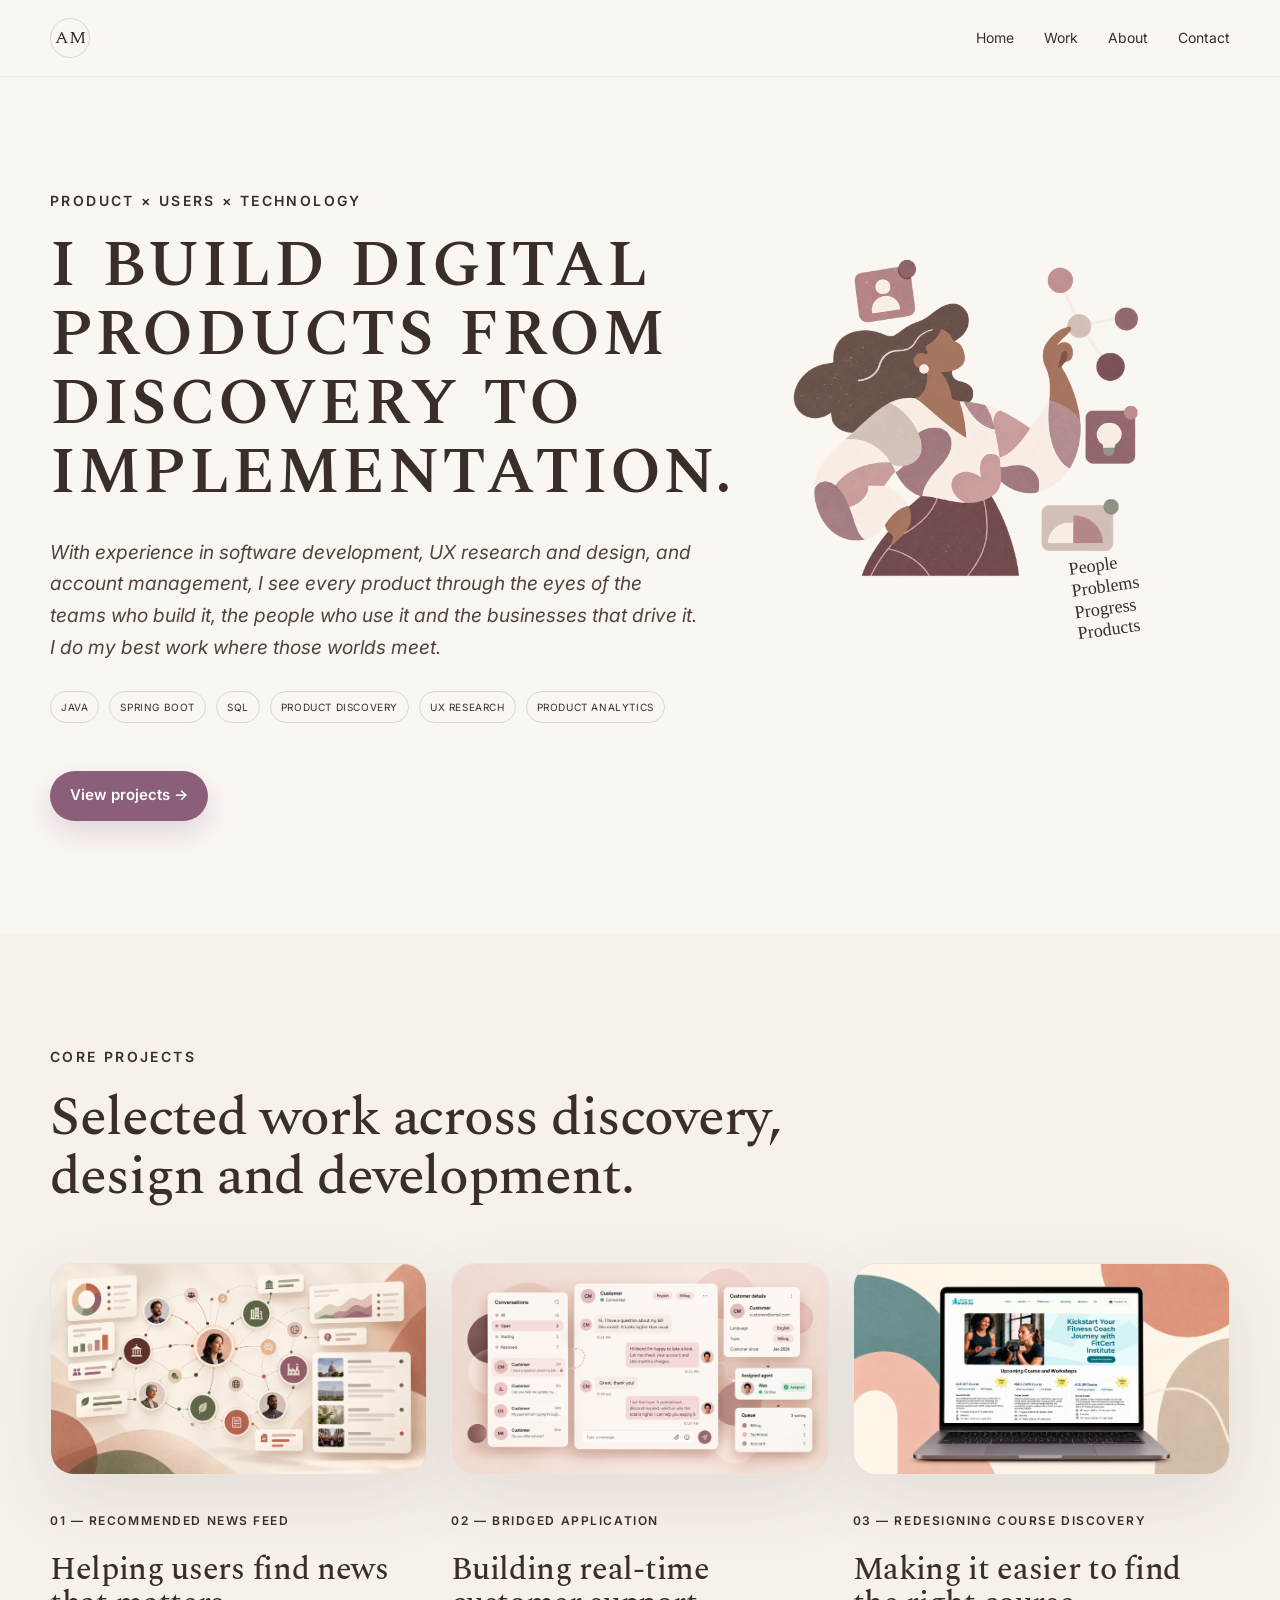
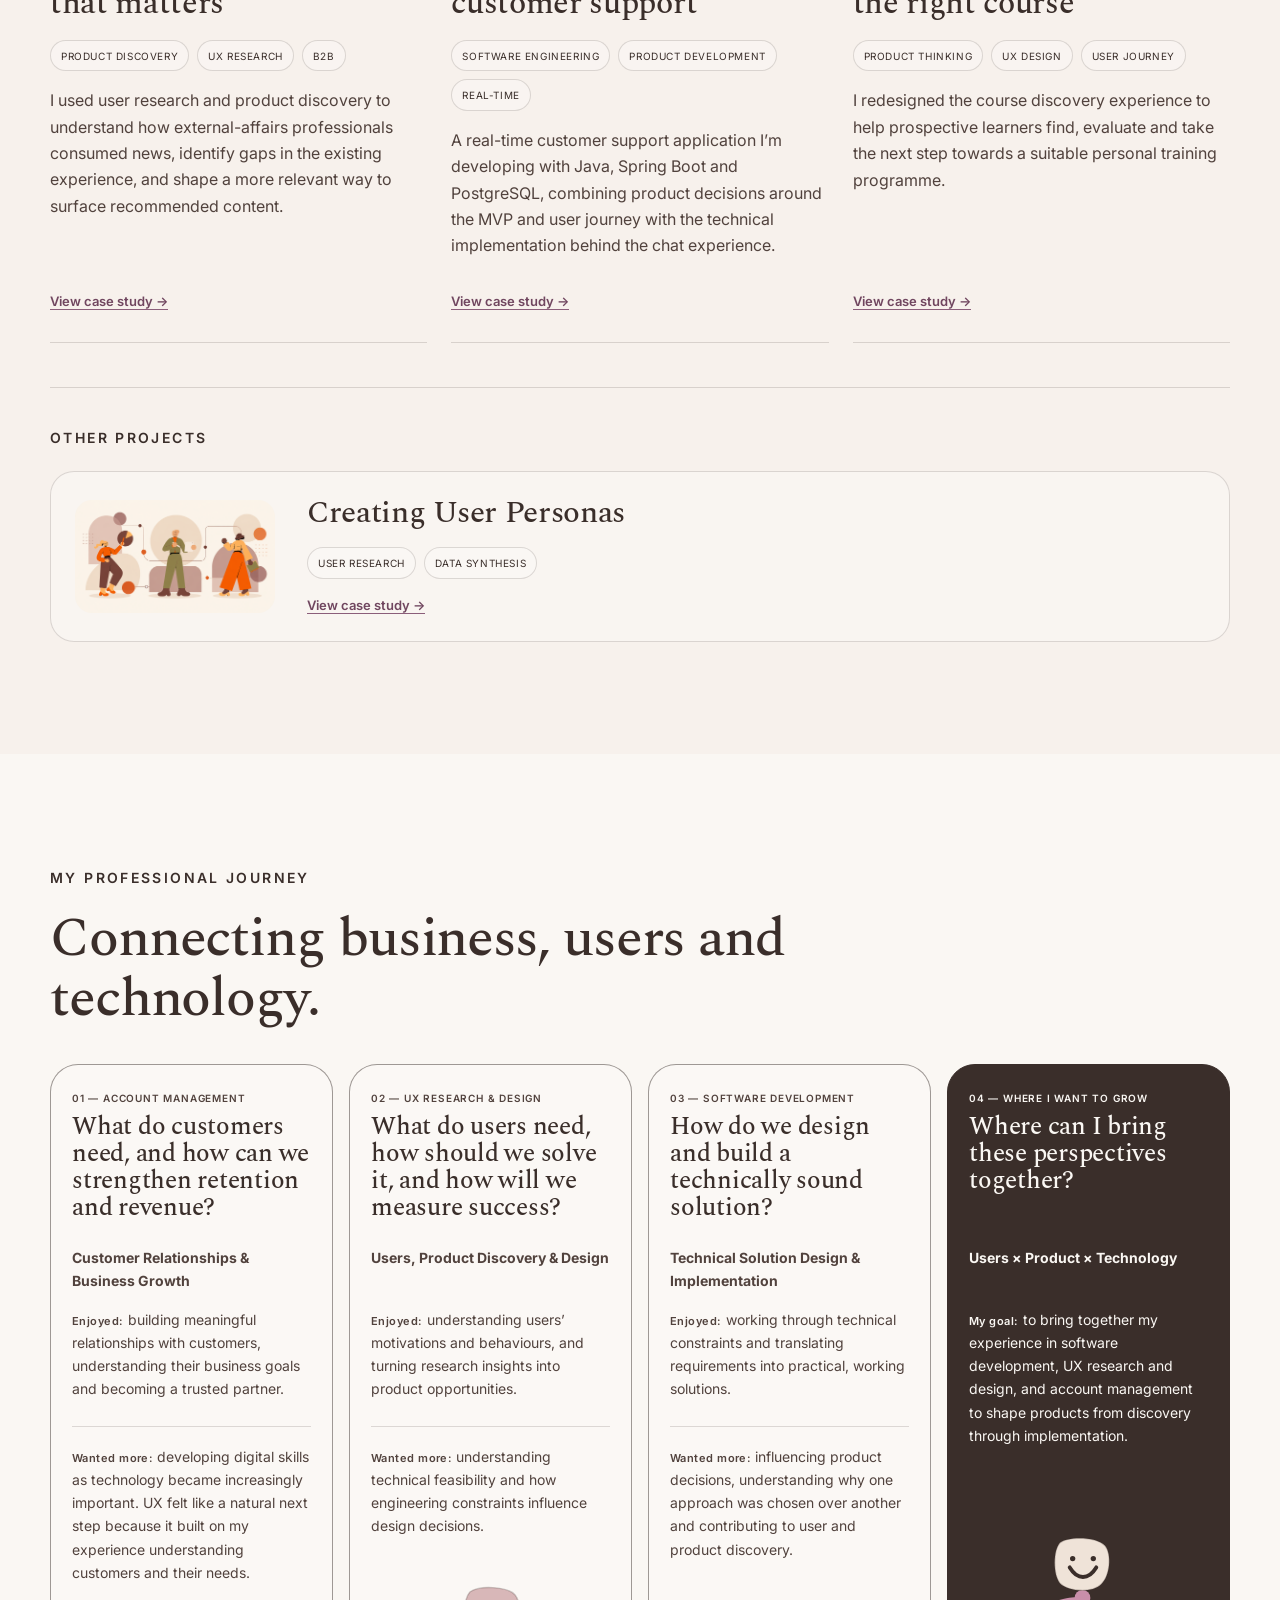
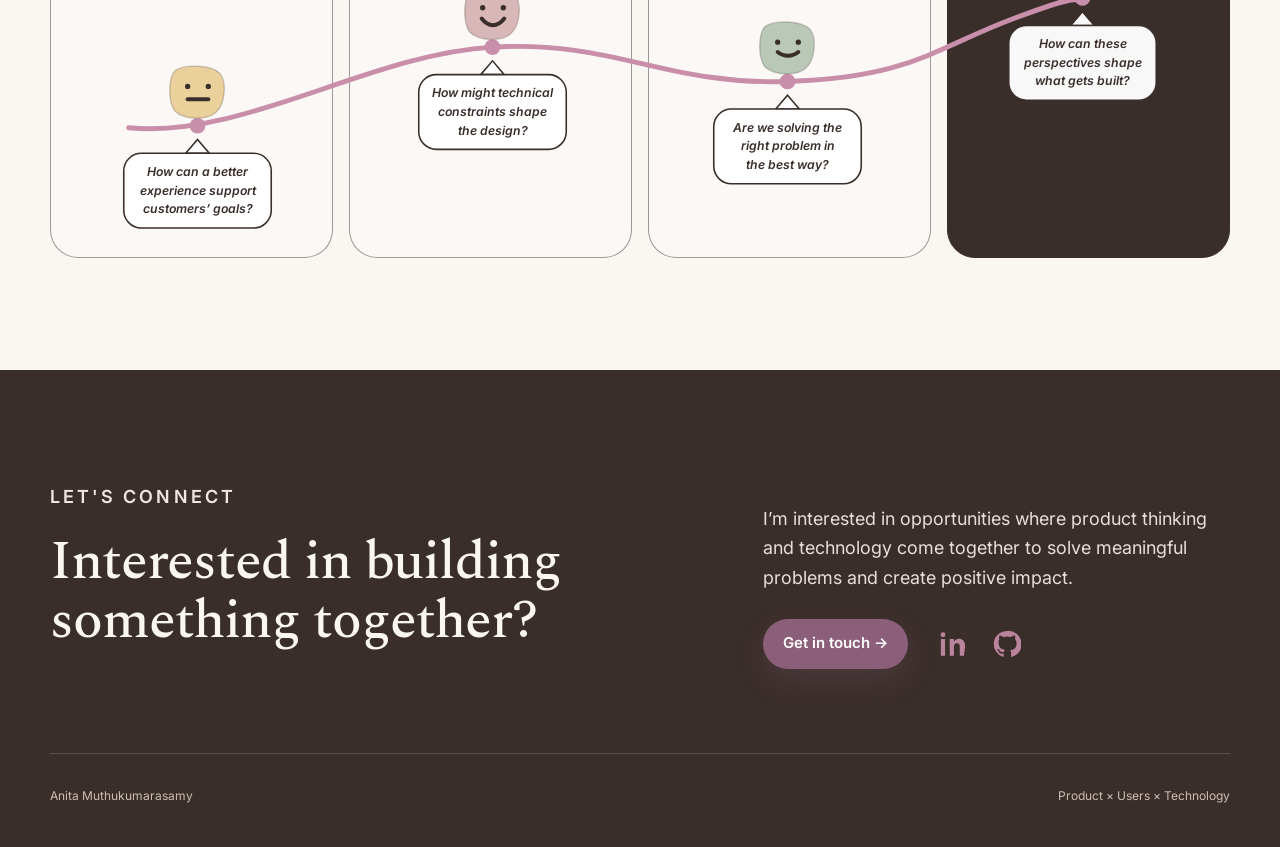
==== index.html @ f7493d00 "Publish portfolio website" ====
<!doctype html>
<html lang="en">
<head>
  <meta charset="utf-8" />
  <meta name="viewport" content="width=device-width, initial-scale=1" />
  <meta name="description" content="Anita Muthukumarasamy — Software Developer with a background in UX research, design and product discovery." />
  <title>Anita Muthukumarasamy — Product × Users × Technology</title>
  <link rel="preconnect" href="https://fonts.googleapis.com" />
  <link rel="preconnect" href="https://fonts.gstatic.com" crossorigin />
  <link href="https://fonts.googleapis.com/css2?family=Inter:wght@300;400;500;600;700&amp;family=Spectral:ital,wght@0,400;0,500;0,600;1,500;1,600&amp;display=swap" rel="stylesheet" />
  <link rel="stylesheet" href="styles.css?v=75" />
</head>
<body>
  <a class="skip-link" href="#main">Skip to content</a>

  <header class="site-header">
    <div class="shell nav-wrap">
      <a class="brand" href="#top" aria-label="Back to top">AM</a>
      <button class="nav-toggle" aria-expanded="false" aria-controls="site-nav">Menu</button>
      <nav id="site-nav" class="site-nav" aria-label="Primary navigation">
        <a href="#top">Home</a>
        <a href="#work">Work</a>
        <a href="#journey">About</a>
        <a href="#contact">Contact</a>
      </nav>
    </div>
  </header>

  <main id="main">
    <section id="top" class="hero shell section-pad">
      <div class="hero-copy">
        <p class="eyebrow">PRODUCT × USERS × TECHNOLOGY</p>
        <h1>I build digital products from discovery to implementation.</h1>
        <p class="hero-body">With experience in software development, UX research and design, and account management, I see every product through the eyes of the teams who build it, the people who use it and the businesses that drive it. I do my best work where those worlds meet.</p>

        <div class="tag-row" aria-label="Capabilities">
          <span>Java</span><span>Spring Boot</span><span>SQL</span><span>Product Discovery</span><span>UX Research</span><span>Product Analytics</span>
        </div>

        <div class="cta-row">
          <a class="btn btn-primary" href="#work">View projects →</a>
        </div>
      </div>

      <div class="hero-art" aria-hidden="true">
        <div class="hero-visual-group">
          <img class="hero-illustration" src="assets/home-hero-illustration-muted.png" alt="" />
          <div class="motif">
            <span>People</span>
            <span>Problems</span>
            <span>Progress</span>
            <span>Products</span>
          </div>
        </div>
      </div>
    </section>

    <section id="work" class="work-section section-pad">
      <div class="shell">
        <div class="section-heading">
          <p class="eyebrow">CORE PROJECTS</p>
          <h2>Selected work across discovery, design and development.</h2>
        </div>

        <div class="projects-grid">
          <article class="project project-featured">
          <div class="project-copy">
            <p class="project-number">01 — RECOMMENDED NEWS FEED</p>
            <h3>Helping users find news that matters</h3>
            <div class="tag-row compact"><span>PRODUCT DISCOVERY</span><span>UX RESEARCH</span><span>B2B</span></div>
            <p>I used user research and product discovery to understand how external-affairs professionals consumed news, identify gaps in the existing experience, and shape a more relevant way to surface recommended content.</p>
            <a class="project-link" href="case-studies/recommended-news-feed.html">View case study →</a>
          </div>
          <a class="project-visual-link" href="case-studies/recommended-news-feed.html" aria-label="View Recommended News Feed case study">
            <div class="project-visual project-image">
              <img src="assets/case-studies/recommended-news-feed/stakeholder-intelligence-card-v2.png" alt="Editorial composition showing a stakeholder network, insights and recommended news" />
            </div>
          </a>
          </article>

          <article class="project">
          <div class="project-copy">
            <p class="project-number">02 — BRIDGED APPLICATION</p>
            <h3>Building real-time customer support</h3>
            <div class="tag-row compact"><span>SOFTWARE ENGINEERING</span><span>PRODUCT DEVELOPMENT</span><span>REAL-TIME</span></div>
            <p>A real-time customer support application I’m developing with Java, Spring Boot and PostgreSQL, combining product decisions around the MVP and user journey with the technical implementation behind the chat experience.</p>
            <a class="project-link" href="case-studies/bridged.html">View case study →</a>
          </div>
          <a class="project-visual-link" href="case-studies/bridged.html" aria-label="View Bridged Application case study">
            <div class="project-visual project-image">
              <img src="assets/case-studies/bridged/chat-support-card-v2.png" alt="Editorial composition showing customer conversations, agent assignment and queue status" />
            </div>
          </a>
          </article>

          <article class="project">
          <div class="project-copy">
            <p class="project-number">03 — REDESIGNING COURSE DISCOVERY</p>
            <h3>Making it easier to find the right course</h3>
            <div class="tag-row compact"><span>PRODUCT THINKING</span><span>UX DESIGN</span><span>USER JOURNEY</span></div>
            <p>I redesigned the course discovery experience to help prospective learners find, evaluate and take the next step towards a suitable personal training programme.</p>
            <a class="project-link" href="case-studies/fitness-course-discovery.html">View case study →</a>
          </div>
          <a class="project-visual-link" href="case-studies/fitness-course-discovery.html" aria-label="View Redesigning Course Discovery case study">
            <div class="project-visual project-image">
              <img src="assets/case-studies/fitness-course-discovery/fitness-course-card-clean-v6.png" alt="FitCert course-discovery website displayed on a laptop against muted geometric shapes" />
            </div>
          </a>
          </article>
        </div>

        <div class="other-projects-heading">
          <p class="eyebrow">OTHER PROJECTS</p>
        </div>

        <a class="other-work" href="case-studies/user-personas.html" aria-label="View Creating User Personas case study">
          <div class="other-thumb other-thumb-image">
            <img src="assets/case-studies/user-personas/personas-card-v2.png" alt="Three user personas connected by abstract geometric shapes" />
          </div>
          <div class="other-copy">
            <h3>Creating User Personas</h3>
            <div class="tag-row compact"><span>USER RESEARCH</span><span>DATA SYNTHESIS</span></div>
            <span class="project-link persona-project-link">View case study →</span>
          </div>
        </a>
      </div>
    </section>

    <section id="journey" class="journey-section section-pad">
      <div class="shell">
        <div class="section-heading journey-heading">
          <p class="eyebrow">MY PROFESSIONAL JOURNEY</p>
          <h2>Connecting business, users and technology.</h2>
        </div>

        <div class="journey-map">
          <div class="journey-column-backdrops" aria-hidden="true">
            <span></span><span></span><span></span><span></span>
          </div>
          <svg class="emotion-curve" viewBox="0 0 1200 330" role="img" aria-label="Professional journey rising from account management through software development and UX research to a high point where the perspectives come together">
            <path d="M80,197 C195,209 325,122 450,115 S625,154 750,150 S900,116 980,86 S1035,72 1050,65" fill="none" stroke="currentColor" stroke-width="5" stroke-linecap="round"/>
            <circle cx="150" cy="195" r="8" fill="currentColor"/>
            <circle cx="450" cy="115" r="8" fill="currentColor"/>
            <circle cx="750" cy="150" r="8" fill="currentColor"/>
            <circle cx="1050" cy="65" r="8" fill="currentColor"/>

            <g class="curve-face curve-face-account" transform="translate(120 132)">
              <path d="M7 7C16 0 45 1 53 10c7 9 5 31-4 39-9 9-33 8-42-1C0 39 0 15 7 7Z"/>
              <circle cx="20" cy="23" r="2.7"/><circle cx="41" cy="23" r="2.7"/>
              <path class="face-mouth" d="M20 36h21"/>
            </g>
            <g class="curve-face curve-face-ux" transform="translate(420 52)">
              <path d="M7 7C16 0 45 1 53 10c7 9 5 31-4 39-9 9-33 8-42-1C0 39 0 15 7 7Z"/>
              <circle cx="20" cy="23" r="2.7"/><circle cx="41" cy="23" r="2.7"/>
              <path class="face-mouth" d="M19 34c7 9 16 9 23 0"/>
            </g>
            <g class="curve-face curve-face-software" transform="translate(720 87)">
              <path d="M7 7C16 0 45 1 53 10c7 9 5 31-4 39-9 9-33 8-42-1C0 39 0 15 7 7Z"/>
              <circle cx="20" cy="23" r="2.7"/><circle cx="41" cy="23" r="2.7"/>
              <path class="face-mouth" d="M20 33c6 5 15 5 21 0"/>
            </g>
            <g class="curve-face curve-face-final" transform="translate(1020 2)">
              <path d="M7 7C16 0 45 1 53 10c7 9 5 31-4 39-9 9-33 8-42-1C0 39 0 15 7 7Z"/>
              <circle cx="20" cy="23" r="2.7"/><circle cx="41" cy="23" r="2.7"/>
              <path class="face-mouth" d="M17 32c8 13 19 13 27 0"/>
            </g>

            <g class="curve-dialogue"><path d="M138 223l12-14 12 14Z"/><rect x="75" y="223" width="150" height="76" rx="18"/><text x="150" y="246" text-anchor="middle"><tspan x="150">How can a better</tspan><tspan x="150" dy="19">experience support</tspan><tspan x="150" dy="19">customers’ goals?</tspan></text></g>
            <g class="curve-dialogue"><path d="M438 143l12-14 12 14Z"/><rect x="375" y="143" width="150" height="76" rx="18"/><text x="450" y="166" text-anchor="middle"><tspan x="450">How might technical</tspan><tspan x="450" dy="19">constraints shape</tspan><tspan x="450" dy="19">the design?</tspan></text></g>
            <g class="curve-dialogue"><path d="M738 178l12-14 12 14Z"/><rect x="675" y="178" width="150" height="76" rx="18"/><text x="750" y="201" text-anchor="middle"><tspan x="750">Are we solving the</tspan><tspan x="750" dy="19">right problem in</tspan><tspan x="750" dy="19">the best way?</tspan></text></g>
            <g class="curve-dialogue"><path d="M1038 93l12-14 12 14Z"/><rect x="975" y="93" width="150" height="76" rx="18"/><text x="1050" y="116" text-anchor="middle"><tspan x="1050">How can these</tspan><tspan x="1050" dy="19">perspectives shape</tspan><tspan x="1050" dy="19">what gets built?</tspan></text></g>

          </svg>

          <div class="journey-grid">
            <article class="journey-card">
              <p class="stage-label">01 — ACCOUNT MANAGEMENT</p>
              <h3>What do customers need, and how can we strengthen retention and revenue?</h3>
              <p class="journey-perspective"><strong>Customer Relationships &amp; Business Growth</strong></p>
              <p class="journey-summary"><span class="journey-key">Enjoyed:</span> building meaningful relationships with customers, understanding their business goals and becoming a trusted partner.</p>
              <p class="wanted"><span>Wanted more:</span> developing digital skills as technology became increasingly important. UX felt like a natural next step because it built on my experience understanding customers and their needs.</p>
            </article>

            <article class="journey-card">
              <p class="stage-label">02 — UX RESEARCH &amp; DESIGN</p>
              <h3>What do users need, how should we solve it, and how will we measure success?</h3>
              <p class="journey-perspective"><strong>Users, Product Discovery &amp; Design</strong></p>
              <p class="journey-summary"><span class="journey-key">Enjoyed:</span> understanding users’ motivations and behaviours, and turning research insights into product opportunities.</p>
              <p class="wanted"><span>Wanted more:</span> understanding technical feasibility and how engineering constraints influence design decisions.</p>
            </article>

            <article class="journey-card">
              <p class="stage-label">03 — SOFTWARE DEVELOPMENT</p>
              <h3>How do we design and build a technically sound solution?</h3>
              <p class="journey-perspective"><strong>Technical Solution Design &amp; Implementation</strong></p>
              <p class="journey-summary"><span class="journey-key">Enjoyed:</span> working through technical constraints and translating requirements into practical, working solutions.</p>
              <p class="wanted"><span>Wanted more:</span> influencing product decisions, understanding why one approach was chosen over another and contributing to user and product discovery.</p>
            </article>

            <article class="journey-card journey-card-final">
              <p class="stage-label">04 — WHERE I WANT TO GROW</p>
              <h3>Where can I bring these perspectives together?</h3>
              <p class="journey-perspective"><strong>Users × Product × Technology</strong></p>
              <p class="journey-goal"><span class="journey-key">My goal:</span> to bring together my experience in software development, UX research and design, and account management to shape products from discovery through implementation.</p>
            </article>
          </div>
        </div>
      </div>
    </section>

    <section id="contact" class="contact-section section-pad">
      <div class="shell contact-inner">
        <div>
          <p class="eyebrow light">LET'S CONNECT</p>
          <h2>Interested in building something together?</h2>
        </div>
        <div class="contact-details">
          <p>I’m interested in opportunities where product thinking and technology come together to solve meaningful problems and create positive impact.</p>
          <div class="contact-profile-links">
              <a class="btn btn-primary contact-cta" href="mailto:anita.muthukumarasamy@gmail.com">Get in touch →</a>
              <a class="contact-icon-link" href="https://www.linkedin.com/in/anita-muthukumarasamy/" target="_blank" rel="noopener noreferrer" aria-label="LinkedIn" title="LinkedIn">
                <svg viewBox="0 0 24 24" aria-hidden="true"><path d="M5.2 7.8H1.6V22h3.6V7.8ZM3.4 2A2.1 2.1 0 1 0 3.4 6.2 2.1 2.1 0 0 0 3.4 2ZM22.4 13.9c0-4.3-2.3-6.4-5.4-6.4a4.7 4.7 0 0 0-4.2 2.3v-2H9.2V22h3.6v-7c0-1.8.4-3.6 2.7-3.6 2.3 0 2.3 2.1 2.3 3.7V22h3.6l1-8.1Z"/></svg>
              </a>
              <a class="contact-icon-link" href="https://github.com/thisisanita" target="_blank" rel="noopener noreferrer" aria-label="GitHub" title="GitHub">
                <svg viewBox="0 0 24 24" aria-hidden="true"><path d="M12 .8A11.4 11.4 0 0 0 8.4 23c.6.1.8-.3.8-.6v-2.2c-3.4.7-4.1-1.4-4.1-1.4-.6-1.4-1.4-1.8-1.4-1.8-1.1-.8.1-.8.1-.8 1.3.1 2 1.3 2 1.3 1.1 2 3 1.4 3.7 1.1.1-.8.4-1.4.8-1.7-2.7-.3-5.5-1.3-5.5-6A4.7 4.7 0 0 1 5.4 8c-.1-.3-.5-1.6.1-3.3 0 0 1-.3 3.5 1.3a12 12 0 0 1 6.3 0c2.4-1.6 3.5-1.3 3.5-1.3.6 1.7.2 3 .1 3.3a4.7 4.7 0 0 1 1.3 3.3c0 4.7-2.8 5.7-5.5 6 .4.4.8 1.1.8 2.2v3c0 .3.2.7.8.6A11.4 11.4 0 0 0 12 .8Z"/></svg>
              </a>
          </div>
        </div>
      </div>
      <div class="shell footer-line">
        <span>Anita Muthukumarasamy</span>
        <span>Product × Users × Technology</span>
      </div>
    </section>
  </main>

  <script src="script.js"></script>
</body>
</html>
---- styles.css ----
:root {
  --cream: #faf7f3;
  --paper: #f4eee8;
  --taupe: #d9cdc4;
  --taupe-dark: #bbaaa0;
  --espresso: #3a2e2a;
  --espresso-2: #51423d;
  --mauve: #8b5e7a;
  --mauve-dark: #70465f;
  --blush: #f3e4e8;
  --white: #fffdfb;
  --line: rgba(58, 46, 42, .16);
  --shadow: 0 24px 70px rgba(58, 46, 42, .10);
  --radius-xl: 34px;
  --radius-lg: 24px;
  --radius-md: 16px;
  --shell: min(1180px, calc(100vw - 48px));
  --title-font: "Spectral", Georgia, "Times New Roman", serif;
  --body-font: "Inter", Helvetica, Arial, sans-serif;
  --ui-font: "Inter", Helvetica, Arial, sans-serif;
}

* { box-sizing: border-box; }
html { scroll-behavior: smooth; }
body {
  margin: 0;
  background: var(--cream);
  color: var(--espresso);
  font-family: var(--body-font);
  line-height: 1.65;
  -webkit-font-smoothing: antialiased;
}
a { color: inherit; text-decoration: none; }
button, a { -webkit-tap-highlight-color: transparent; }

.skip-link {
  position: fixed; left: 16px; top: -60px; z-index: 1000;
  background: var(--espresso); color: var(--cream); padding: 10px 14px; border-radius: 8px;
}
.skip-link:focus { top: 16px; }

.shell { width: var(--shell); margin: 0 auto; }
.section-pad { padding: 112px 0; }

.site-header {
  position: sticky; top: 0; z-index: 100;
  background: color-mix(in srgb, var(--cream) 90%, transparent);
  backdrop-filter: blur(14px);
  border-bottom: 1px solid rgba(58, 46, 42, .08);
}
.nav-wrap { min-height: 76px; display: flex; align-items: center; justify-content: space-between; }
.brand {
  width: 40px; height: 40px; display: grid; place-items: center;
  border: 1px solid var(--line); border-radius: 50%;
  font-family: var(--title-font); font-size: 18px;
}
.site-nav { display: flex; gap: 30px; align-items: center; font-family: var(--ui-font); font-size: 14px; }
.site-nav a { position: relative; }
.site-nav a::after {
  content: ""; position: absolute; left: 0; right: 100%; bottom: -5px; height: 1px; background: var(--mauve); transition: right .2s ease;
}
.site-nav a:hover::after, .site-nav a:focus-visible::after { right: 0; }
.nav-toggle { display: none; border: 0; background: transparent; font: inherit; color: inherit; }

.hero {
  min-height: calc(100vh - 76px);
  display: grid; grid-template-columns: 1.18fr .82fr; gap: 48px; align-items: center;
}
.hero-copy { max-width: 680px; }
.eyebrow {
  margin: 0 0 20px; font-family: var(--ui-font); font-size: 14px; letter-spacing: .17em; font-weight: 600;
}
h1, h2, h3 { font-family: var(--title-font); font-weight: 500; line-height: 1.08; margin-top: 0; }
h1 { font-size: clamp(52px, 5.3vw, 64px); margin-bottom: 28px; letter-spacing: .035em; word-spacing: .08em; font-style: normal; font-weight: 600; text-transform: uppercase; }
h2 { font-size: clamp(40px, 4.3vw, 56px); letter-spacing: -.02em; }
h3 { font-size: clamp(28px, 3vw, 38px); letter-spacing: -.01em; }
.hero-body { font-size: clamp(18px, 1.5vw, 20px); max-width: 650px; color: var(--espresso-2); margin: 0 0 28px; font-style: italic; }
.tag-row { display: flex; flex-wrap: wrap; gap: 10px; margin: 24px 0 0; }
.tag-row span {
  border: 1px solid var(--line); border-radius: 999px; padding: 8px 12px 7px;
  font-family: var(--ui-font); font-size: 11px; letter-spacing: .06em; background: rgba(255,255,255,.25);
}
.hero .tag-row { margin-top: 14px; flex-wrap: nowrap; }
.hero .tag-row span { padding: 7px 10px 6px; background: transparent; font-size: 10px; text-transform: uppercase; white-space: nowrap; }
.tag-row.compact { margin-top: 18px; gap: 8px; }
.tag-row.compact span { font-size: 10px; padding: 7px 10px 6px; }
.cta-row { display: flex; flex-wrap: wrap; gap: 14px; margin-top: 48px; }
.btn {
  display: inline-flex; align-items: center; justify-content: center; min-height: 50px; padding: 0 19px;
  border-radius: 999px; font-family: var(--ui-font); font-size: 15px; font-weight: 600; letter-spacing: 0; border: 1px solid transparent; transition: transform .18s ease, background .18s ease, border-color .18s ease;
}
.btn:hover { transform: translateY(-2px); }
.btn-primary { background: var(--mauve); color: var(--white); box-shadow: 0 12px 28px rgba(139,94,122,.22); }
.btn-primary:hover { background: var(--mauve-dark); }
.btn-secondary { border-color: rgba(58,46,42,.28); background: transparent; }
.btn-secondary:hover { border-color: var(--espresso); }

.hero-art { position: relative; width: 100%; min-height: 540px; display: grid; place-items: center; align-self: center; justify-self: center; }
.hero-visual-group { position: relative; width: min(100%, 530px); margin: auto; transform: translateY(-88px); }
.hero-illustration { display: block; width: 100%; max-height: 540px; object-fit: contain; }
.desk-card {
  position: absolute; inset: 48px 24px 62px 68px;
  border-radius: 46% 54% 48% 52% / 38% 40% 60% 62%;
  background: linear-gradient(145deg, #ded3cb, #c9bbb0);
  box-shadow: var(--shadow); overflow: hidden;
}
.desk-card::before {
  content: ""; position: absolute; inset: 44% 9% 8% 7%;
  background: #a68f7e; border-radius: 18px; transform: rotate(-4deg); opacity: .55;
}
.desk-screen {
  position: absolute; width: 49%; aspect-ratio: 4/3; left: 16%; top: 15%; padding: 16px;
  border-radius: 18px; background: var(--white); transform: rotate(-6deg); box-shadow: 0 18px 40px rgba(58,46,42,.14);
}
.screen-top { width: 44%; height: 8px; border-radius: 999px; background: var(--mauve); opacity: .65; margin-bottom: 18px; }
.screen-grid { display: grid; grid-template-columns: 1fr 1fr; gap: 10px; }
.screen-grid span { height: 58px; background: var(--paper); border-radius: 12px; border: 1px solid var(--line); }
.desk-cup { position: absolute; width: 74px; height: 74px; right: 18%; top: 25%; border-radius: 50%; background: var(--espresso); box-shadow: inset 0 0 0 16px #cfc0b6; transform: rotate(8deg); }
.desk-pencil { position: absolute; width: 9px; height: 140px; right: 20%; bottom: 16%; background: var(--mauve); border-radius: 9px; transform: rotate(26deg); }
.paper { position: absolute; background: var(--white); box-shadow: 0 16px 40px rgba(58,46,42,.08); }
.paper-a { width: 175px; height: 120px; left: 12px; bottom: 52px; transform: rotate(-13deg); border-radius: 18px; }
.paper-b { width: 124px; height: 154px; right: 8px; top: 48px; transform: rotate(12deg); border-radius: 16px; background: var(--blush); }
.motif {
  position: absolute; right: 2%; bottom: -26px; display: grid; gap: 2px;
  font-family: "Bradley Hand", "Segoe Print", cursive; font-size: 18px; line-height: 1.1; transform: rotate(-8deg);
}

.work-section { background: #f7f1ec; }
.section-heading { max-width: 760px; margin-bottom: 56px; }
.section-heading h2 { margin-bottom: 0; }
.projects-grid { display: grid; grid-template-columns: repeat(3, minmax(0, 1fr)); gap: 24px; }
.project {
  display: flex; flex-direction: column; gap: 24px;
  min-width: 0; padding: 0 0 32px; border-bottom: 1px solid var(--line);
}
.project:last-of-type { border-bottom: 1px solid var(--line); }
.project-copy { display: flex; flex-direction: column; flex: 1; }
.project-copy p { color: var(--espresso-2); max-width: 610px; }
.project-number { color: var(--espresso)!important; font-family: var(--ui-font); font-size: 12px; letter-spacing: .13em; font-weight: 600; }
.project-copy h3 { margin: 10px 0 0; font-size: clamp(28px, 2.5vw, 36px); }
.project-link { display: inline-block; align-self: flex-start; margin-top: auto; padding-top: 18px; border-bottom: 1px solid var(--mauve); color: var(--mauve-dark); font: 600 13px var(--ui-font); }
.project-visual { order: -1; width: 100%; min-height: 0; aspect-ratio: 4 / 3; overflow: hidden; border-radius: var(--radius-lg); background: var(--cream); border: 1px solid rgba(58,46,42,.09); box-shadow: var(--shadow); padding: 22px; }
.project-visual-link { order: -1; display: block; border-radius: var(--radius-lg); }
.project-visual-link .project-visual { order: initial; transition: transform .22s ease, box-shadow .22s ease; }
.project-visual-link:hover .project-visual,
.project-visual-link:focus-visible .project-visual { transform: translateY(-3px); box-shadow: 0 18px 42px rgba(58,46,42,.14); }
.project-visual.project-image { aspect-ratio: 16 / 9; padding: 0; }
.project-image img { display: block; width: 100%; height: 100%; object-fit: cover; object-position: center; }
.news-visual { display: grid; grid-template-columns: 1.2fr .8fr; gap: 18px; align-items: stretch; }
.news-stack { display: grid; gap: 18px; }
.news-panel { background: var(--white); border: 1px solid var(--line); border-radius: 18px; padding: 18px; }
.news-panel.wide { display: flex; flex-direction: column; justify-content: end; background: linear-gradient(160deg, var(--blush), var(--white)); }
.thumb { height: 96px; border-radius: 12px; background: linear-gradient(145deg, #cfc0b7, #e8ded8); margin-bottom: 15px; }
.line { height: 9px; background: var(--taupe); border-radius: 9px; margin-top: 10px; }
.line.lg { width: 88%; height: 13px; }
.line.med { width: 72%; }
.line.sm { width: 48%; }
.bridged-visual { display: flex; align-items: center; justify-content: center; gap: 12px; position: relative; background: #f3efec; }
.node { padding: 18px 20px; border-radius: 16px; border: 1px solid var(--line); background: var(--white); font-family: var(--ui-font); font-size: 13px; box-shadow: 0 10px 25px rgba(58,46,42,.07); }
.node.emphasis { background: var(--espresso); color: var(--cream); }
.connector { width: 48px; height: 1px; background: var(--taupe-dark); }
.ws-pill { position: absolute; top: 28px; right: 28px; padding: 8px 11px; border-radius: 999px; background: var(--mauve); color: var(--white); font: 11px var(--ui-font); letter-spacing: .05em; }
.course-visual { display: grid; grid-template-columns: .7fr 1fr 1fr; gap: 14px; align-items: stretch; background: #f2ebe5; }
.course-filter { border-radius: 17px; background: var(--white); border: 1px solid var(--line); }
.course-filter::before, .course-filter::after { content: ""; display: block; height: 10px; margin: 22px 16px; border-radius: 10px; background: var(--taupe); }
.course-filter::after { width: 62%; }
.course-card { padding: 14px; border-radius: 17px; background: var(--white); border: 1px solid var(--line); position: relative; }
.course-thumb { height: 140px; border-radius: 13px; background: linear-gradient(145deg, #cabcb2, #e7ddd6); margin-bottom: 12px; }
.course-thumb-alt { background: linear-gradient(145deg, #d8c3ba, #b9cbc7); }
.price-pill { width: 38%; height: 18px; border-radius: 999px; background: var(--blush); margin-top: 18px; }
.other-projects-heading { margin-top: 44px; padding-top: 38px; border-top: 1px solid var(--line); }
.other-projects-heading .eyebrow { margin: 0; }
.other-work {
  display: grid; grid-template-columns: 200px 1fr; gap: 32px; align-items: center; margin-top: 22px;
  padding: 24px; border-radius: var(--radius-lg); border: 1px solid var(--line); background: rgba(255,255,255,.28);
}
.other-thumb { min-height: 136px; padding: 18px; border-radius: 17px; background: var(--white); display: grid; grid-template-columns: 48px 1fr; gap: 14px; align-items: center; }
.persona-head { width: 48px; height: 48px; border-radius: 50%; background: var(--taupe); }
.persona-lines span { display: block; height: 8px; background: var(--taupe); border-radius: 8px; margin: 8px 0; }
.persona-lines span:nth-child(2) { width: 78%; }.persona-lines span:nth-child(3) { width: 58%; }
.other-thumb.other-thumb-image { display: block; min-height: 0; aspect-ratio: 16 / 9; padding: 0; overflow: hidden; }
.other-thumb-image img { display: block; width: 100%; height: 100%; object-fit: cover; object-position: center; }
.other-copy .eyebrow { margin-bottom: 8px; }.other-copy h3 { margin: 0; font-size: 31px; }
.persona-project-link { margin-top: 18px; padding-top: 0; }

.journey-section { background: var(--cream); }
.journey-heading { margin-bottom: 24px; }
.journey-map { position: relative; padding-top: 12px; display: flex; flex-direction: column; }
.journey-column-backdrops { position: absolute; inset: 12px 0 0; display: grid; grid-template-columns: repeat(4, 1fr); gap: 16px; z-index: 0; }
.journey-column-backdrops span { border: 1.5px solid rgba(58,46,42,.48); border-radius: 28px; background: rgba(255,255,255,.2); }
.journey-column-backdrops span:nth-child(4) { background: var(--espresso); border-color: var(--espresso); }
.emotion-curve { order: 2; position: relative; z-index: 2; width: 100%; height: auto; color: #c98eaa; opacity: 1; margin-top: -58px; }
.journey-grid { order: 1; display: grid; grid-template-columns: repeat(4, 1fr); gap: 16px; position: relative; z-index: 2; }
.journey-card {
  min-height: 420px; padding: 26px 22px 8px; border-radius: 22px 22px 0 0; background: transparent; border: 0;
  display: grid; grid-template-rows: 24px 132px 62px 118px auto; align-content: start;
}
.journey-card:nth-child(4) { color: var(--cream); }
.journey-card h3 { min-height: 0; font-size: 25px; margin: 0; }
.journey-card p { font-size: 14px; color: var(--espresso-2); }
.journey-card-final p, .journey-card-final h3 { color: var(--cream); }
.journey-card .stage-label { margin: 0; }
.journey-perspective { min-height: 0; margin: 0; }
.journey-summary { min-height: 0; margin: 0; }
.journey-goal { grid-row: 4 / 6; margin: 0; }
.curve-face > path:first-child { stroke: rgba(58,46,42,.24); stroke-width: 1.4; }
.curve-face circle { fill: var(--espresso); }
.curve-face .face-mouth { fill: none; stroke: var(--espresso); stroke-width: 4; stroke-linecap: round; }
.curve-face-account > path:first-child { fill: #ead09a; }
.curve-face-software > path:first-child { fill: #b9c8b7; }
.curve-face-ux > path:first-child { fill: #d8b7b8; }
.curve-face-final > path:first-child { fill: #efe3d8; }
.curve-dialogue rect, .curve-dialogue > path { fill: rgba(255,255,255,.97); stroke: var(--espresso); stroke-width: 1.6; }
.curve-dialogue text { fill: var(--espresso); font-family: var(--ui-font); font-size: 12.5px; font-style: italic; font-weight: 600; }
.journey-key { font-family: var(--ui-font); font-size: 11px; letter-spacing: .04em; font-weight: 600; }
.stage-label { font-family: var(--ui-font); letter-spacing: .08em; font-size: 10px!important; font-weight: 600; }
.wanted { margin: 0; padding-top: 18px; border-top: 1px solid var(--line); }
.wanted span { font-family: var(--ui-font); font-size: 11px; letter-spacing: .04em; font-weight: 600; }
.final-motif { margin-top: 34px; font-family: var(--ui-font); letter-spacing: .12em; font-size: 11px!important; }

.contact-section { background: var(--espresso); color: var(--cream); padding-bottom: 44px; }
.contact-inner { display: grid; grid-template-columns: minmax(0, 1.15fr) minmax(360px, .85fr); gap: 80px; align-items: end; }
.contact-inner h2 { max-width: 760px; margin-bottom: 18px; }
.contact-inner p { max-width: 680px; color: #e9dfd8; font-size: 18px; }
.contact-details p { margin-top: 0; }
.contact-details { align-self: end; }
.eyebrow.light { color: #efe7e1; }
.contact-profile-links { display: flex; align-items: center; gap: 24px; min-height: 50px; margin-top: 26px; }
.contact-cta { margin-right: 6px; }
.contact-icon-link { display: grid; width: 30px; height: 30px; place-items: center; opacity: .9; transition: opacity .18s ease, transform .18s ease; }
.contact-icon-link:hover { opacity: 1; transform: translateY(-2px); }
.contact-icon-link svg { width: 28px; height: 28px; fill: #c98eaa; }
.contact-link { font-family: var(--ui-font); font-size: 14px; border-bottom: 1px solid rgba(250,247,243,.35); padding-bottom: 3px; }
.footer-line { display: flex; justify-content: space-between; gap: 30px; padding-top: 34px; margin-top: 84px; border-top: 1px solid rgba(250,247,243,.16); color: #cdbfb6; font: 12px var(--ui-font); }

@media (max-width: 980px) {
  :root { --shell: min(100% - 34px, 900px); }
  .section-pad { padding: 84px 0; }
  .hero { grid-template-columns: 1fr; gap: 26px; min-height: auto; }
  .hero-art { min-height: 480px; max-width: 720px; width: 100%; margin: 0 auto; }
  .hero-visual-group { transform: none; }
  .projects-grid { grid-template-columns: 1fr 1fr; }
  .project { gap: 22px; }
  .project-visual { min-height: 0; }
  .journey-grid { grid-template-columns: 1fr 1fr; gap: 18px; }
  .journey-card:nth-child(2), .journey-card:nth-child(4) { transform: none; }
  .journey-column-backdrops { display: none; }
  .journey-card { min-height: 0; padding: 26px 22px; border: 1px solid var(--line); border-radius: 22px; background: rgba(255,255,255,.68); grid-template-rows: auto; gap: 14px; }
  .journey-card:nth-child(4) { margin: 0; padding: 26px 22px; }
  .journey-card h3, .journey-perspective, .journey-summary, .journey-goal { min-height: 0; margin: 0; grid-row: auto; }
  .wanted { margin: 0; }
  .emotion-curve { display: none; }
  .contact-inner { grid-template-columns: 1fr; }
}

@media (max-width: 720px) {
  :root { --shell: min(100% - 26px, 660px); }
  .projects-grid { grid-template-columns: 1fr; }
  .section-pad { padding: 68px 0; }
  .site-header { position: sticky; }
  .nav-toggle { display: block; }
  .site-nav {
    position: absolute; top: 76px; left: 13px; right: 13px; display: none; flex-direction: column; align-items: stretch; gap: 0;
    padding: 12px; border: 1px solid var(--line); border-radius: 18px; background: var(--cream); box-shadow: var(--shadow);
  }
  .site-nav.open { display: flex; }
  .site-nav a { padding: 12px 10px; }
  .hero { padding-top: 72px; }
  h1 { font-size: clamp(42px, 12vw, 54px); }
  h2 { font-size: clamp(36px, 10vw, 48px); }
  .hero-body { font-size: 18px; }
  .hero .tag-row { flex-wrap: wrap; }
  .hero-art { min-height: 400px; }
  .hero-visual-group { width: min(100%, 400px); transform: none; }
  .hero-illustration { max-height: 400px; }
  .desk-card { inset: 34px 12px 54px 44px; }
  .paper-a { width: 130px; height: 92px; }
  .paper-b { width: 94px; height: 120px; }
  .motif { font-size: 16px; }
  .news-visual, .course-visual { grid-template-columns: 1fr; }
  .news-stack { grid-template-columns: 1fr 1fr; }
  .course-filter { min-height: 84px; }
  .project-visual { min-height: 0; padding: 20px; }
  .bridged-visual { flex-direction: column; }
  .connector { width: 1px; height: 26px; }
  .other-work { grid-template-columns: 1fr; }
  .journey-grid { grid-template-columns: 1fr; }
  .journey-card { min-height: auto; }
  .contact-inner { gap: 28px; }
  .footer-line { flex-direction: column; gap: 8px; }
}

@media (prefers-reduced-motion: reduce) {
  html { scroll-behavior: auto; }
  *, *::before, *::after { transition-duration: .01ms !important; animation-duration: .01ms !important; animation-iteration-count: 1 !important; }
}

/* Case study */
.case-study { background: var(--cream); }
.case-hero { padding-top: 78px; background: linear-gradient(180deg, #faf7f3 0%, #f5eee9 100%); }
.back-link { display: inline-block; margin-bottom: 64px; font: 500 13px var(--ui-font); color: var(--espresso-2); }
.case-hero .eyebrow { margin-bottom: 24px; }
.case-hero h1 { max-width: 1040px; margin-bottom: 30px; font-size: clamp(58px, 7vw, 92px); line-height: .98; text-transform: none; word-spacing: 0; letter-spacing: -.025em; }
.case-deck { max-width: 850px; margin: 0; color: var(--espresso-2); font-size: clamp(20px, 2vw, 27px); line-height: 1.5; }
.case-meta { display: grid; grid-template-columns: 1.15fr .5fr 1fr 1.35fr; gap: 24px; margin: 62px 0 48px; padding: 25px 0; border-top: 1px solid var(--line); border-bottom: 1px solid var(--line); }
.case-meta div { min-width: 0; }
.case-meta dt { margin-bottom: 7px; font: 600 10px var(--ui-font); letter-spacing: .12em; text-transform: uppercase; }
.case-meta dd { margin: 0; color: var(--espresso-2); font-size: 14px; line-height: 1.5; }
.case-hero-visual { min-height: 520px; display: grid; grid-template-columns: 210px 1fr; gap: 18px; padding: 28px; overflow: hidden; border: 1px solid var(--line); border-radius: 32px; background: #e8ded7; box-shadow: var(--shadow); }
.case-hero-image { margin: 0; overflow: hidden; border: 1px solid var(--line); border-radius: 32px; background: #e8ded7; box-shadow: var(--shadow); }.case-hero-image img { display: block; width: 100%; height: auto; }
.persona-hero-image { background: #f7f1ec; }.persona-hero-image img { object-fit: contain; }
.feed-sidebar, .feed-main { padding: 25px; border-radius: 20px; background: var(--white); }
.feed-sidebar { display: grid; align-content: start; gap: 16px; }
.feed-sidebar span { height: 16px; border-radius: 9px; background: var(--taupe); }
.feed-sidebar span:nth-child(2) { width: 72%; }.feed-sidebar span:nth-child(3) { width: 84%; }.feed-sidebar span:nth-child(4) { width: 58%; }
.feed-search { width: 72%; height: 32px; margin-bottom: 30px; border-radius: 99px; background: var(--paper); border: 1px solid var(--line); }
.feed-feature { height: 220px; display: flex; flex-direction: column; justify-content: end; padding: 28px; border-radius: 18px; background: linear-gradient(145deg, #e7d8dc, #f7f1ec); }
.feed-feature span { width: 55%; height: 12px; margin-top: 10px; border-radius: 9px; background: var(--taupe-dark); }.feed-feature span:nth-child(2) { width: 42%; }.feed-feature span:nth-child(3) { width: 30%; }
.feed-items { display: grid; grid-template-columns: repeat(3, 1fr); gap: 16px; margin-top: 18px; }.feed-items i { height: 120px; border: 1px solid var(--line); border-radius: 16px; background: var(--paper); }
.case-section { padding: 112px 0; border-top: 1px solid rgba(58,46,42,.08); }
.case-tinted { background: #f6f0eb; }
.case-dark { background: var(--espresso); color: var(--cream); }
.case-dark p, .case-dark .case-copy p { color: #eadfd8; }
.case-dark .eyebrow,
.case-dark .stage-label,
.case-dark .backlog-columns article > span,
.case-dark .question-grid article > span,
.case-dark .limitation-grid > article > span,
.case-dark .model-flow b { color: #caa7bb; }
.case-prose-grid { display: grid; grid-template-columns: .85fr 1.15fr; gap: 90px; align-items: start; }
.case-prose-single { grid-template-columns: minmax(0, 800px); gap: 24px; }
.post-launch-findings { display: grid; gap: 12px; }.post-launch-findings article { padding: 24px 26px; border: 1px solid var(--line); border-radius: 18px; background: rgba(255,255,255,.45); }.post-launch-findings h3 { margin: 0 0 10px; font-size: 25px; }.post-launch-findings p { margin: 0; color: var(--espresso-2); }
.persona-objectives { grid-template-columns: repeat(3, 1fr); }.persona-objectives article { min-height: 150px; }.insight-grid { display: grid; grid-template-columns: repeat(2, 1fr); gap: 18px; margin-top: 68px; }.insight-grid article { padding: 30px; border: 1px solid var(--line); border-radius: 22px; background: rgba(255,255,255,.55); }.insight-grid article:last-child { grid-column: 1 / -1; }.insight-grid span { font: 600 11px var(--ui-font); letter-spacing: .1em; color: var(--mauve); }.insight-grid h3 { margin: 14px 0 18px; font-size: 29px; }.insight-grid ul { margin: 0; padding-left: 18px; color: var(--espresso-2); }.insight-grid li { margin: 9px 0; }.persona-showcase { display: grid; gap: 28px; margin-top: 50px; }.persona-showcase figure { margin: 0; padding: 14px; border: 1px solid var(--line); border-radius: 22px; background: white; box-shadow: 0 14px 38px rgba(58,46,42,.07); }.persona-showcase img { display: block; width: 100%; border-radius: 12px; }.persona-showcase figcaption { padding: 12px 5px 4px; color: var(--espresso-2); font: 500 13px var(--ui-font); }.persona-limitations article { background: rgba(255,255,255,.07); border-left-color: #caa7bb; }.persona-limitations p { color: #eadfd8; }
.case-prose-grid h2, .case-wide-heading { margin-bottom: 0; font-size: clamp(40px, 4.5vw, 58px); }
.case-copy { font-size: 18px; line-height: 1.72; }
.case-copy p:first-child { margin-top: 0; }.case-copy p { color: var(--espresso-2); }.case-copy ul { padding-left: 20px; }.case-copy li { margin: 9px 0; }
.case-wide-heading { max-width: 900px; }
.case-intro { max-width: 800px; margin: 28px 0 48px; color: var(--espresso-2); font-size: 19px; }
.discovery-intro { margin-top: -24px; font-weight: 600; }
.question-grid { display: grid; grid-template-columns: repeat(2, 1fr); gap: 16px; margin-top: 48px; }
.question-grid article { min-height: 190px; padding: 28px; border: 1px solid var(--line); border-radius: 20px; background: rgba(255,255,255,.45); }.question-grid span, .limitation-grid > article > span { font: 600 12px var(--ui-font); color: var(--mauve); }.question-grid p { max-width: 470px; font: 500 22px/1.45 var(--title-font); }
.comparison-grid, .persona-grid { display: grid; grid-template-columns: repeat(3, 1fr); gap: 18px; margin-top: 46px; }
.comparison-grid article, .persona-grid article { padding: 28px; border: 1px solid var(--line); border-radius: 22px; background: rgba(255,255,255,.55); }.comparison-grid h3, .persona-grid h3 { font-size: 27px; }.comparison-grid p, .comparison-grid li, .persona-grid p { color: var(--espresso-2); font-size: 14px; }.comparison-grid ul { padding-left: 18px; }
.platform-logo { display: block; width: 52px; height: 52px; margin-bottom: 22px; object-fit: contain; object-position: left center; }.platform-logo-wide { width: 68px; }
.case-figure { margin: 58px 0 0; }.case-figure img { display: block; width: 100%; height: auto; border: 1px solid var(--line); border-radius: 22px; background: var(--white); box-shadow: 0 18px 50px rgba(58,46,42,.08); }.case-figure figcaption { margin-top: 12px; color: var(--espresso-2); font-size: 13px; }.case-span { grid-column: 1 / -1; }
.case-personas .case-figure,
.case-personas .persona-showcase { width: min(100%, 880px); margin-left: auto; margin-right: auto; }
.case-bridged .case-figure,
.case-recommended .case-figure,
.case-recommended .prototype-gallery { width: min(100%, 780px); margin-left: auto; margin-right: auto; }
.case-recommended .ideation-figure { width: min(100%, 900px); }
.workshop-grid { display: grid; grid-template-columns: 1fr 1fr; gap: 18px; margin-top: 48px; }.workshop-grid article { padding: 32px; border-left: 3px solid var(--mauve); background: #f7f1ec; }.workshop-grid span { font: 600 11px var(--ui-font); letter-spacing: .1em; text-transform: uppercase; color: var(--mauve); }.workshop-grid h3 { margin: 14px 0; font-size: 30px; }.workshop-grid p { color: var(--espresso-2); }
.case-dark .persona-limitations article { background: rgba(255,255,255,.07); border-left-color: #caa7bb; }.case-dark .persona-limitations p { color: #eadfd8; }
.model-flow { display: flex; align-items: center; gap: 10px; margin-top: 55px; overflow-x: auto; padding-bottom: 8px; }.model-flow span { flex: 0 0 auto; padding: 14px 17px; border: 1px solid rgba(250,247,243,.22); border-radius: 99px; font: 500 12px var(--ui-font); }.model-flow b { color: #caa7bb; }
.test-block { margin-top: 70px; padding-top: 50px; border-top: 1px solid var(--line); }.test-heading { display: flex; gap: 22px; align-items: start; }.test-heading > span { display: grid; width: 48px; height: 48px; place-items: center; flex: 0 0 48px; border-radius: 50%; background: var(--mauve); color: white; font: 600 13px var(--ui-font); }.test-heading h3 { max-width: 740px; margin: 5px 0 24px; font-size: clamp(32px, 3.5vw, 46px); }.test-block > p { max-width: 800px; color: var(--espresso-2); font-size: 18px; }.finding-list { display: grid; grid-template-columns: repeat(2, 1fr); gap: 12px; margin-top: 34px; }.finding-list p { margin: 0; padding: 20px; border-radius: 16px; background: var(--paper); color: var(--espresso-2); }.finding-list strong { display: block; margin-bottom: 4px; color: var(--mauve-dark); }
.prototype-gallery { display: grid; grid-template-columns: repeat(2, minmax(0, 1fr)); gap: 18px; margin-top: 42px; }.prototype-gallery figure { margin: 0; padding: 12px; border: 1px solid var(--line); border-radius: 18px; background: rgba(255,255,255,.58); }.prototype-gallery figure:last-child { width: calc(50% - 9px); grid-column: 1 / -1; justify-self: center; }.prototype-gallery figure.preferred { border-color: var(--mauve); box-shadow: 0 14px 34px rgba(99,62,82,.12); }.prototype-gallery img { display: block; width: 100%; height: auto; border-radius: 10px; }.prototype-gallery figcaption { margin: 10px 4px 2px; color: var(--espresso-2); font: 600 11px var(--ui-font); letter-spacing: .08em; text-transform: uppercase; }.prototype-gallery .preferred figcaption { color: var(--mauve-dark); }
.compact-top { margin-top: 46px; }.limitation-grid { display: grid; grid-template-columns: repeat(3, 1fr); gap: 18px; margin-top: 64px; }.limitation-grid article { padding: 30px; border: 1px solid var(--line); border-radius: 22px; }.limitation-grid h3 { margin: 18px 0; font-size: 28px; }.limitation-grid p { color: var(--espresso-2); font-size: 14px; }
.case-next { padding: 80px 0; background: #f6f0eb; }.case-next a { display: flex; align-items: center; justify-content: space-between; gap: 30px; padding-top: 22px; border-top: 1px solid var(--line); font: 500 clamp(30px, 4vw, 48px) var(--title-font); }.case-next b { color: var(--mauve); }

/* Bridged case study */
.bridged-meta { grid-template-columns: .8fr .8fr 1.15fr 1.25fr; }
.bridged-chat-hero { margin-top: 48px; background: #eee5df; }.bridged-chat-hero img { aspect-ratio: 16 / 9; object-fit: cover; }
.bridged-system { display: flex; align-items: stretch; gap: 12px; margin-top: 48px; padding: 30px; border: 1px solid var(--line); border-radius: 28px; background: #eee5df; box-shadow: var(--shadow); }
.bridged-system > div, .architecture-flow > div, .assignment-flow > div { flex: 1; display: flex; min-width: 0; flex-direction: column; justify-content: center; padding: 24px; border: 1px solid var(--line); border-radius: 18px; background: var(--white); }
.bridged-system > i, .architecture-flow > i, .assignment-flow > i { align-self: center; flex: 0 0 auto; color: var(--mauve); font: 600 16px var(--ui-font); text-align: center; }
.bridged-system span, .architecture-flow span, .decision-grid span, .backlog-columns span { margin-bottom: 12px; color: var(--mauve); font: 600 10px var(--ui-font); letter-spacing: .12em; }
.bridged-system b, .architecture-flow b, .assignment-flow b { font: 500 21px var(--title-font); }
.bridged-system small, .architecture-flow small, .assignment-flow small { margin-top: 8px; color: var(--espresso-2); font: 12px/1.5 var(--ui-font); }
.bridged-system .accent, .architecture-flow .accent { border-color: transparent; background: var(--espresso); color: var(--cream); }
.bridged-system .accent span, .bridged-system .accent small, .architecture-flow .accent span, .architecture-flow .accent small { color: #eadfd8; }
.decision-grid { display: grid; grid-template-columns: repeat(4, 1fr); gap: 16px; margin-top: 54px; }
.decision-grid article { padding: 28px; border: 1px solid var(--line); border-radius: 20px; background: rgba(255,255,255,.55); }
.decision-grid h3 { margin: 14px 0; font-size: 27px; }.decision-grid p { margin-bottom: 0; color: var(--espresso-2); font-size: 14px; }
.bridged-journey { display: grid; grid-template-columns: repeat(7, minmax(0, 1fr)); gap: 0; margin: 54px 0 0; padding: 0; list-style: none; }
.bridged-journey li { position: relative; min-width: 0; padding: 26px 20px; border-top: 2px solid var(--mauve); }
.bridged-journey li::before { content: ""; position: absolute; width: 12px; height: 12px; top: -7px; left: 20px; border-radius: 50%; background: var(--mauve); }
.bridged-journey span { display: block; margin: 8px 0 18px; color: var(--mauve); font: 600 11px var(--ui-font); letter-spacing: .1em; }
.bridged-journey h3 { min-height: 56px; margin: 0 0 10px; font-size: 22px; }.bridged-journey p { margin: 0; color: var(--espresso-2); font-size: 13px; }
.case-dark .bridged-decisions article { border-left-color: #caa7bb; background: rgba(255,255,255,.07); }.case-dark .bridged-decisions p { color: #eadfd8; }
.architecture-flow, .assignment-flow { display: flex; align-items: stretch; gap: 12px; margin-top: 52px; }
.architecture-flow > i { font-size: 10px; line-height: 1.5; letter-spacing: .08em; }
.assignment-flow > div { padding: 22px; background: rgba(255,255,255,.56); }.assignment-flow > i { font-size: 14px; }
.case-link-row { display: flex; align-items: center; flex-wrap: wrap; gap: 18px; margin-top: 34px; }
.case-cta { display: inline-flex; align-items: center; justify-content: center; min-height: 50px; padding: 0 19px; border: 1px solid transparent; border-radius: 999px; background: var(--mauve); color: var(--white); box-shadow: 0 12px 28px rgba(139,94,122,.22); font: 600 15px var(--ui-font); transition: transform .18s ease, background .18s ease, border-color .18s ease; }
.case-cta:hover { transform: translateY(-2px); background: var(--mauve-dark); }
.case-cta.secondary { border-color: var(--mauve); background: transparent; color: var(--mauve-dark); box-shadow: none; }
.case-cta.secondary:hover { border-color: var(--espresso); background: transparent; }
.backlog-figure img { background: #faf9f7; }.case-dark .backlog-figure figcaption { color: #d9cdc6; }
.backlog-columns { display: grid; grid-template-columns: 1fr 1fr; gap: 18px; margin-top: 42px; }
.backlog-columns article { padding: 32px; border: 1px solid rgba(250,247,243,.16); border-radius: 20px; background: rgba(255,255,255,.07); }
.backlog-columns h3 { margin: 12px 0 20px; font-size: 30px; }.backlog-columns ul { margin: 0; padding-left: 18px; color: #eadfd8; }.backlog-columns li { margin: 10px 0; }
.access-note { margin: 0; color: #d9cdc6!important; font-size: 12px; }
.bridged-challenges article:last-child { grid-column: auto; }

/* ASES course discovery case study */
.ases-meta { grid-template-columns: .8fr .9fr 1.15fr 1.5fr; }
.ases-hero-image { aspect-ratio: 16 / 9; height: auto; margin-top: 48px; background: #eee5df; }
.ases-hero-image > img { width: 100%; height: 100%; object-fit: cover; object-position: center; }
.case-disclaimer { max-width: 760px; margin: 20px 0 0; color: var(--espresso-2); font-size: 12px; line-height: 1.6; }
.inline-link { color: var(--mauve-dark); font-weight: 600; text-decoration: underline; text-underline-offset: 4px; }
.ases-challenges article { min-height: 250px; }
.case-dark .ases-journey p { color: #eadfd8; }
.ases-journey { grid-template-columns: repeat(6, minmax(0, 1fr)); }
.ases-decisions { grid-template-columns: repeat(2, 1fr); }
.ases-screen-gallery { display: grid; grid-template-columns: repeat(3, minmax(0, 1fr)); gap: 18px; margin-top: 52px; }
.ases-screen-gallery figure { min-width: 0; margin: 0; padding: 12px; border: 1px solid var(--line); border-radius: 22px; background: rgba(255,255,255,.65); box-shadow: 0 16px 40px rgba(58,46,42,.06); }
.ases-screen { height: 560px; overflow: hidden; border-radius: 13px; background: #f5f6f2; }
.ases-screen img { display: block; width: 100%; height: auto; }
.ases-screen-gallery figcaption { display: grid; gap: 5px; padding: 15px 5px 5px; }
.ases-screen-gallery figcaption strong { color: var(--mauve-dark); font: 600 11px var(--ui-font); letter-spacing: .08em; }
.ases-screen-gallery figcaption span { color: var(--espresso-2); font-size: 13px; line-height: 1.5; }
.redesign-pages { display: grid; gap: 88px; margin-top: 58px; }
.redesign-page-block { display: grid; gap: 28px; }
.redesign-page-copy { display: grid; grid-template-columns: 140px minmax(0, 1fr); gap: 10px 28px; align-items: start; }
.redesign-page-copy > span { align-self: start; padding-top: 9px; color: var(--mauve-dark); font: 600 10px var(--ui-font); letter-spacing: .12em; }
.redesign-page-copy h3 { grid-column: 2; margin: 0; font-size: clamp(30px, 3.5vw, 46px); }
.redesign-page-copy p { grid-column: 2; max-width: 760px; margin: 0; color: var(--espresso-2); font-size: 15px; line-height: 1.7; }
.redesign-page-figure { width: min(100%, 780px); margin: 0 auto; overflow: hidden; border: 1px solid var(--line); border-radius: 24px; background: #fffefa; box-shadow: 0 18px 48px rgba(58,46,42,.07); }
.redesign-page-figure img { display: block; width: 100%; height: auto; }
.redesign-page-figure.home-page-crop { max-height: none; }
.modal-page-figure { width: min(100%, 780px); }
.modal-page-figure figcaption { display: grid; gap: 4px; padding: 20px 24px; border-bottom: 1px solid var(--line); }
.modal-page-figure figcaption strong { color: var(--mauve-dark); font: 600 11px var(--ui-font); letter-spacing: .09em; text-transform: uppercase; }
.modal-page-figure figcaption span { color: var(--espresso-2); font-size: 13px; line-height: 1.5; }
.modal-state-stack { display: grid; gap: 32px; }
.page-modal-composite { position: relative; width: min(100%, 780px); height: 920px; margin: 0 auto; overflow: hidden; border: 1px solid var(--line); border-radius: 24px; background: #fffefa; box-shadow: 0 18px 48px rgba(58,46,42,.07); }
.page-modal-composite .composite-page { display: block; width: 100%; height: auto; }
.page-modal-composite .composite-scrim { position: absolute; inset: 0; background: rgba(28,35,35,.38); }
.page-modal-composite .composite-modal { position: absolute; z-index: 1; top: 7%; left: 50%; width: 46%; height: auto; border-radius: 14px; box-shadow: 0 22px 60px rgba(0,0,0,.25); transform: translateX(-50%); }
.page-modal-composite figcaption { position: absolute; z-index: 2; right: 20px; bottom: 20px; left: 20px; display: grid; gap: 4px; padding: 18px 20px; border-radius: 14px; background: rgba(255,254,250,.94); }
.page-modal-composite figcaption strong, .modal-sequence figcaption strong { color: var(--mauve-dark); font: 600 11px var(--ui-font); letter-spacing: .09em; text-transform: uppercase; }
.page-modal-composite figcaption span, .modal-sequence figcaption span { color: var(--espresso-2); font-size: 13px; line-height: 1.5; }
.modal-sequence { display: grid; grid-template-columns: repeat(2, minmax(0, 420px)); gap: 28px; justify-content: center; align-items: start; }
.modal-sequence figure { width: 100%; margin: 0; overflow: hidden; border: 1px solid var(--line); border-radius: 20px; background: #f5fafb; box-shadow: 0 14px 36px rgba(58,46,42,.06); }
.modal-sequence figcaption { display: grid; gap: 4px; padding: 18px 20px; border-bottom: 1px solid var(--line); background: rgba(255,255,255,.78); }
.modal-sequence img { display: block; width: 100%; height: auto; }
.action-form-mockup { padding: clamp(28px, 5vw, 64px); border: 1px solid var(--line); border-radius: 24px; background: #fffefa; box-shadow: 0 18px 48px rgba(58,46,42,.07); }
.action-form-heading { display: grid; grid-template-columns: 1fr .8fr; gap: 50px; align-items: end; margin-bottom: 34px; }
.action-form-heading p { margin: 0 0 8px; color: #08737b; font: 600 10px var(--ui-font); letter-spacing: .1em; }
.action-form-heading h4 { margin: 0; font: 500 clamp(32px, 4vw, 48px) var(--title-font); }
.action-form-heading > span { color: var(--espresso-2); font-size: 14px; line-height: 1.7; }
.action-form-fields { display: grid; grid-template-columns: 1fr 1fr; gap: 20px; }
.action-form-fields label { display: grid; gap: 8px; }
.action-form-fields label > span { color: var(--espresso-2); font-size: 11px; }
.action-form-fields input { box-sizing: border-box; width: 100%; padding: 14px 15px; border: 1px solid #b9c8c8; border-radius: 8px; background: white; color: var(--espresso); font: 400 14px var(--ui-font); }
.action-form-mockup > button { width: 100%; margin-top: 24px; padding: 14px; border: 0; border-radius: 99px; background: #08737b; color: white; font: 600 14px var(--ui-font); }
.form-state-gallery { display: grid; grid-template-columns: 1fr 1fr; gap: 18px; }
.form-state-card { min-height: 390px; padding: 34px; border: 1px solid var(--line); border-radius: 22px; background: rgba(255,255,255,.72); }
.form-state-label { margin: 0 0 20px; color: var(--mauve-dark); font: 600 10px var(--ui-font); letter-spacing: .12em; }
.form-state-card h4 { margin: 0 0 24px; font: 500 28px var(--title-font); }
.state-field { display: grid; gap: 6px; margin-bottom: 16px; }
.state-field span { color: var(--espresso-2); font-size: 11px; }
.state-field b { padding: 13px 14px; border: 1px solid #b24f55; border-radius: 7px; background: white; font: 400 14px var(--ui-font); }
.state-field small { color: #9f333b; font-size: 11px; line-height: 1.45; }
.form-state-card button { width: 100%; margin-top: 8px; padding: 13px; border: 0; border-radius: 99px; background: #d8ceca; color: #766b67; font: 600 14px var(--ui-font); }
.success-state { display: flex; flex-direction: column; align-items: flex-start; justify-content: center; }
.success-icon { display: grid; width: 48px; height: 48px; margin-bottom: 18px; place-items: center; border-radius: 50%; background: #dcecea; color: #086f76; font: 700 22px var(--ui-font); }
.success-state p:not(.form-state-label) { max-width: 520px; margin: 0; color: var(--espresso-2); font-size: 14px; line-height: 1.7; }
.success-state a { margin-top: 24px; color: #086f76; font: 600 14px var(--ui-font); text-decoration: underline; text-underline-offset: 4px; }
.case-dark .ases-metrics article { border-color: rgba(250,247,243,.18); background: rgba(255,255,255,.07); }
.ases-metrics h3 { margin: 18px 0 10px; color: var(--cream); font: 500 27px var(--title-font); }
.ases-metrics p { margin: 0; color: #eadfd8; font: 400 14px/1.7 var(--ui-font); }
.case-dark .ases-metrics p { color: #eadfd8; }
.ases-limitations article { background: rgba(255,255,255,.45); }
.audit-results { margin-top: 70px; }
.audit-summary-heading { display: grid; grid-template-columns: 1.15fr .85fr; gap: 16px 70px; align-items: end; margin-bottom: 34px; }
.audit-summary-heading .stage-label { grid-column: 1 / -1; }
.audit-summary-heading h3 { max-width: 760px; margin: 0; font-size: clamp(34px, 4vw, 50px); }
.audit-summary-heading > p:last-child { margin: 0; color: var(--espresso-2); font-size: 15px; line-height: 1.7; }
.audit-summary-list { display: grid; grid-template-columns: repeat(2, minmax(0, 1fr)); gap: 16px; }
.audit-summary-list article { display: grid; grid-template-columns: 40px 1fr; gap: 16px; min-height: 240px; padding: 28px; border: 1px solid var(--line); border-radius: 22px; background: rgba(255,255,255,.58); }
.audit-summary-list article:last-child { grid-column: 1 / -1; min-height: 0; }
.audit-summary-list article > span { color: var(--mauve-dark); font: 700 11px var(--ui-font); letter-spacing: .08em; }
.audit-summary-list h4 { margin: 8px 0 10px; font: 500 25px var(--title-font); }
.audit-summary-list p { margin: 0; color: var(--espresso-2); font-size: 14px; line-height: 1.65; }
.audit-summary-list .audit-principle { color: var(--mauve-dark); font: 600 10px var(--ui-font); letter-spacing: .1em; text-transform: uppercase; }
.audit-summary-list .audit-example-copy { margin-top: 16px; padding-top: 15px; border-top: 1px solid rgba(58,46,42,.1); font-size: 13px; }
.audit-summary-list .audit-example-copy strong { display: block; margin-bottom: 4px; color: var(--mauve-dark); font: 600 10px var(--ui-font); letter-spacing: .1em; text-transform: uppercase; }
.form-audit-heading { display: grid; grid-template-columns: 1.15fr .85fr; gap: 16px 70px; align-items: end; margin-bottom: 32px; }
.form-audit-heading .stage-label { grid-column: 1 / -1; }
.form-audit-heading h3 { max-width: 720px; margin: 0; font-size: clamp(34px, 4vw, 50px); }
.form-audit-heading > p:last-child { margin: 0; color: var(--espresso-2); font-size: 15px; line-height: 1.7; }
.form-audit-layout { display: grid; grid-template-columns: minmax(300px, .78fr) minmax(0, 1.22fr); gap: 22px; align-items: start; }
.form-audit-visual { margin: 0; overflow: hidden; border: 1px solid var(--line); border-radius: 22px; background: #161211; box-shadow: 0 16px 40px rgba(58,46,42,.08); }
.form-audit-visual img { display: block; width: 100%; height: auto; }
.form-audit-visual figcaption { padding: 13px 16px; color: #eadfd8; font-size: 11px; line-height: 1.5; }
.form-audit-issues { display: grid; gap: 14px; }
.form-audit-issues article { display: grid; grid-template-columns: 40px 1fr; gap: 16px; padding: 24px; border: 1px solid var(--line); border-radius: 20px; background: rgba(255,255,255,.62); }
.form-audit-issues article > span { color: var(--mauve-dark); font: 700 11px var(--ui-font); letter-spacing: .08em; }
.form-audit-issues h4 { margin: 0 0 8px; font: 500 24px var(--title-font); }
.form-audit-issues p { margin: 0; color: var(--espresso-2); font-size: 14px; line-height: 1.65; }
.audit-example { margin-bottom: 60px; }
.audit-example-heading { display: grid; grid-template-columns: 1.15fr .85fr; gap: 70px; align-items: end; margin-bottom: 30px; }
.audit-example-heading h3 { max-width: 720px; margin: 10px 0 0; font-size: clamp(34px, 4vw, 50px); }
.audit-example-heading > p { margin: 0; color: var(--espresso-2); font-size: 15px; line-height: 1.7; }
.annotated-audit { display: grid; grid-template-columns: minmax(0, 1.45fr) minmax(300px, .55fr); gap: 18px; margin: 0; }
.audit-image-wrap { position: relative; min-width: 0; overflow: hidden; border: 1px solid var(--line); border-radius: 22px; background: white; box-shadow: 0 16px 40px rgba(58,46,42,.07); }
.audit-image-wrap img { display: block; width: 100%; height: auto; }
.audit-marker { position: absolute; display: grid; width: 38px; height: 38px; place-items: center; border: 3px solid white; border-radius: 50%; background: var(--mauve-dark); color: white; box-shadow: 0 6px 18px rgba(58,46,42,.28); font: 700 13px var(--ui-font); }
.audit-marker.marker-one { top: 28%; left: 47%; }
.audit-marker.marker-two { top: 49%; left: 32%; }
.audit-marker.marker-three { top: 11%; left: 64%; }
.audit-marker.careers-marker-one { top: 75%; left: 45%; }
.audit-marker.careers-marker-two { top: 83%; left: 31%; }
.audit-marker.careers-marker-three { top: 90%; left: 64%; }
.audit-callouts { display: grid; gap: 12px; }
.audit-callouts > div { display: grid; grid-template-columns: 36px 1fr; gap: 12px; padding: 20px; border: 1px solid var(--line); border-radius: 18px; background: rgba(255,255,255,.62); }
.audit-callouts span { color: var(--mauve-dark); font: 700 11px var(--ui-font); letter-spacing: .08em; }
.audit-callouts p { margin: 0; color: var(--espresso-2); font-size: 13px; line-height: 1.58; }
.audit-callouts strong { display: block; margin-bottom: 6px; color: var(--espresso); font: 500 20px var(--title-font); }
.audit-response { display: grid; grid-template-columns: 150px 1fr; gap: 22px; margin-top: 18px; padding: 22px 25px; border-left: 3px solid var(--mauve); background: #f6f0eb; }
.audit-response span { color: var(--mauve-dark); font: 600 10px var(--ui-font); letter-spacing: .12em; }
.audit-response p { margin: 0; color: var(--espresso-2); font-size: 14px; line-height: 1.65; }
.audit-chart { padding: 32px; border: 1px solid var(--line); border-radius: 24px; background: rgba(255,255,255,.56); box-shadow: 0 16px 40px rgba(58,46,42,.05); }
.audit-chart-heading { display: grid; grid-template-columns: minmax(300px, 1.4fr) 1fr; gap: 26px; padding: 0 56px 18px 0; border-bottom: 1px solid var(--line); color: var(--mauve-dark); font: 600 10px var(--ui-font); letter-spacing: .12em; text-transform: uppercase; }
.audit-row { display: grid; grid-template-columns: minmax(300px, 1.4fr) 1fr 42px; gap: 26px; align-items: center; padding: 20px 0; border-bottom: 1px solid rgba(58,46,42,.08); }
.audit-row:last-child { border-bottom: 0; }
.audit-row > div { display: grid; gap: 5px; }
.audit-row b { font: 500 20px var(--title-font); }
.audit-row small { color: var(--espresso-2); font-size: 12px; line-height: 1.5; }
.audit-bar { position: relative; height: 12px; overflow: hidden; border-radius: 99px; background: #eadfd8; }
.audit-bar::after { content: ""; position: absolute; inset: 0 auto 0 0; border-radius: inherit; background: linear-gradient(90deg, var(--mauve), #bd8fa8); }
.audit-bar.level-high::after { width: 88%; }
.audit-bar.level-medium::after { width: 62%; }
.audit-row em { color: var(--mauve-dark); font: 600 11px var(--ui-font); font-style: normal; text-transform: uppercase; }
.audit-note { display: grid; grid-template-columns: 190px 1fr; gap: 22px; margin: 18px 0 52px; padding: 18px 22px; border-left: 3px solid var(--mauve); background: #f6f0eb; }
.audit-note strong { font: 600 12px var(--ui-font); color: var(--mauve-dark); }
.audit-note p { margin: 0; color: var(--espresso-2); font-size: 12px; line-height: 1.6; }
.audit-journey-map { overflow: hidden; border: 1px solid var(--line); border-radius: 24px; background: rgba(255,255,255,.48); }
.audit-map-heading, .audit-journey-map article { display: grid; grid-template-columns: .55fr 1.2fr 1.2fr; gap: 28px; padding: 22px 28px; }
.audit-map-heading { background: var(--espresso); color: var(--cream); font: 600 10px var(--ui-font); letter-spacing: .12em; text-transform: uppercase; }
.audit-journey-map article { border-top: 1px solid var(--line); }
.audit-journey-map article:first-of-type { border-top: 0; }
.audit-journey-map b { color: var(--mauve-dark); font: 500 22px var(--title-font); }
.audit-journey-map p { margin: 0; color: var(--espresso-2); font-size: 14px; line-height: 1.6; }

@media (max-width: 980px) {
  .case-meta { grid-template-columns: 1fr 1fr; }
  .case-hero-visual { min-height: 440px; grid-template-columns: 150px 1fr; }
  .case-prose-grid { grid-template-columns: 1fr; gap: 32px; }
  .comparison-grid, .persona-grid, .limitation-grid { grid-template-columns: 1fr 1fr; }
  .persona-objectives { grid-template-columns: 1fr 1fr; }
  .decision-grid { grid-template-columns: 1fr 1fr; }
  .bridged-journey { grid-template-columns: repeat(4, 1fr); row-gap: 20px; }
  .ases-screen-gallery { grid-template-columns: 1fr 1fr; }
  .redesign-page-copy { grid-template-columns: 120px 1fr; }
  .redesign-page-copy p { grid-column: 2; }
  .ases-screen-gallery figure:last-child { grid-column: 1 / -1; width: calc(50% - 9px); justify-self: center; }
  .audit-example-heading { grid-template-columns: 1fr; gap: 20px; }
  .audit-summary-heading { grid-template-columns: 1fr; gap: 16px; }
  .audit-summary-list { grid-template-columns: 1fr; }
  .audit-summary-list article:last-child { grid-column: auto; }
  .form-audit-heading { grid-template-columns: 1fr; gap: 16px; }
  .form-audit-layout { grid-template-columns: 1fr; }
  .form-audit-visual { max-height: 720px; overflow-y: auto; }
  .annotated-audit { grid-template-columns: 1fr; }
  .audit-callouts { grid-template-columns: repeat(3, 1fr); }
  .audit-callouts > div { grid-template-columns: 1fr; }
  .audit-chart-heading, .audit-row { grid-template-columns: minmax(240px, 1.2fr) 1fr 42px; }
  .architecture-flow, .assignment-flow, .bridged-system { flex-wrap: wrap; }
  .architecture-flow > div, .assignment-flow > div, .bridged-system > div { flex: 1 1 40%; }
}

@media (max-width: 720px) {
  .case-hero { padding-top: 48px; }
  .back-link { margin-bottom: 44px; }
  .case-hero h1 { font-size: clamp(48px, 14vw, 68px); }
  .case-meta { grid-template-columns: 1fr; }
  .case-hero-visual { min-height: 390px; grid-template-columns: 1fr; padding: 18px; }.feed-sidebar { display: none; }.feed-items { grid-template-columns: 1fr 1fr; }.feed-items i:last-child { display: none; }
  .case-section { padding: 76px 0; }
  .question-grid, .comparison-grid, .persona-grid, .workshop-grid, .finding-list, .limitation-grid { grid-template-columns: 1fr; }
  .persona-objectives, .insight-grid { grid-template-columns: 1fr; }.insight-grid article:last-child { grid-column: auto; }
  .prototype-gallery { grid-template-columns: 1fr; }.prototype-gallery figure:last-child { width: auto; grid-column: auto; justify-self: stretch; }
  .case-figure { margin-top: 38px; }.test-block { margin-top: 54px; padding-top: 38px; }
  .decision-grid, .backlog-columns { grid-template-columns: 1fr; }
  .bridged-system, .architecture-flow, .assignment-flow { flex-direction: column; padding: 18px; }
  .bridged-system > i, .architecture-flow > i, .assignment-flow > i { transform: rotate(90deg); }
  .bridged-journey { grid-template-columns: 1fr; }
  .bridged-journey li { border-top: 0; border-left: 2px solid var(--mauve); padding: 8px 20px 28px 28px; }
  .bridged-journey li::before { top: 9px; left: -7px; }
  .bridged-journey h3 { min-height: 0; }
  .ases-screen-gallery { grid-template-columns: 1fr; }
  .redesign-pages { gap: 64px; }
  .redesign-page-copy { grid-template-columns: 1fr; gap: 12px; }
  .redesign-page-copy h3, .redesign-page-copy p { grid-column: auto; }
  .form-state-gallery { grid-template-columns: 1fr; }
  .form-state-card { min-height: 0; }
  .action-form-heading, .action-form-fields { grid-template-columns: 1fr; }
  .page-modal-composite { height: min(920px, 130vw); }
  .page-modal-composite .composite-modal { top: 5%; width: 58%; }
  .modal-sequence { grid-template-columns: minmax(0, 420px); }
  .ases-screen-gallery figure:last-child { grid-column: auto; width: auto; justify-self: stretch; }
  .ases-screen { height: 480px; }
  .ases-hero-image { aspect-ratio: 4 / 3; height: auto; padding: 0; }
  .audit-results { margin-top: 48px; }
  .audit-callouts { grid-template-columns: 1fr; }
  .audit-response { grid-template-columns: 1fr; gap: 8px; }
  .audit-marker { width: 30px; height: 30px; border-width: 2px; }
  .audit-chart { padding: 22px; }
  .audit-chart-heading { display: none; }
  .audit-row { grid-template-columns: 1fr 42px; gap: 14px; }
  .audit-row > div { grid-column: 1 / -1; }
  .audit-note { grid-template-columns: 1fr; gap: 8px; }
  .audit-map-heading { display: none; }
  .audit-journey-map article { grid-template-columns: 1fr; gap: 10px; padding: 24px; }
}
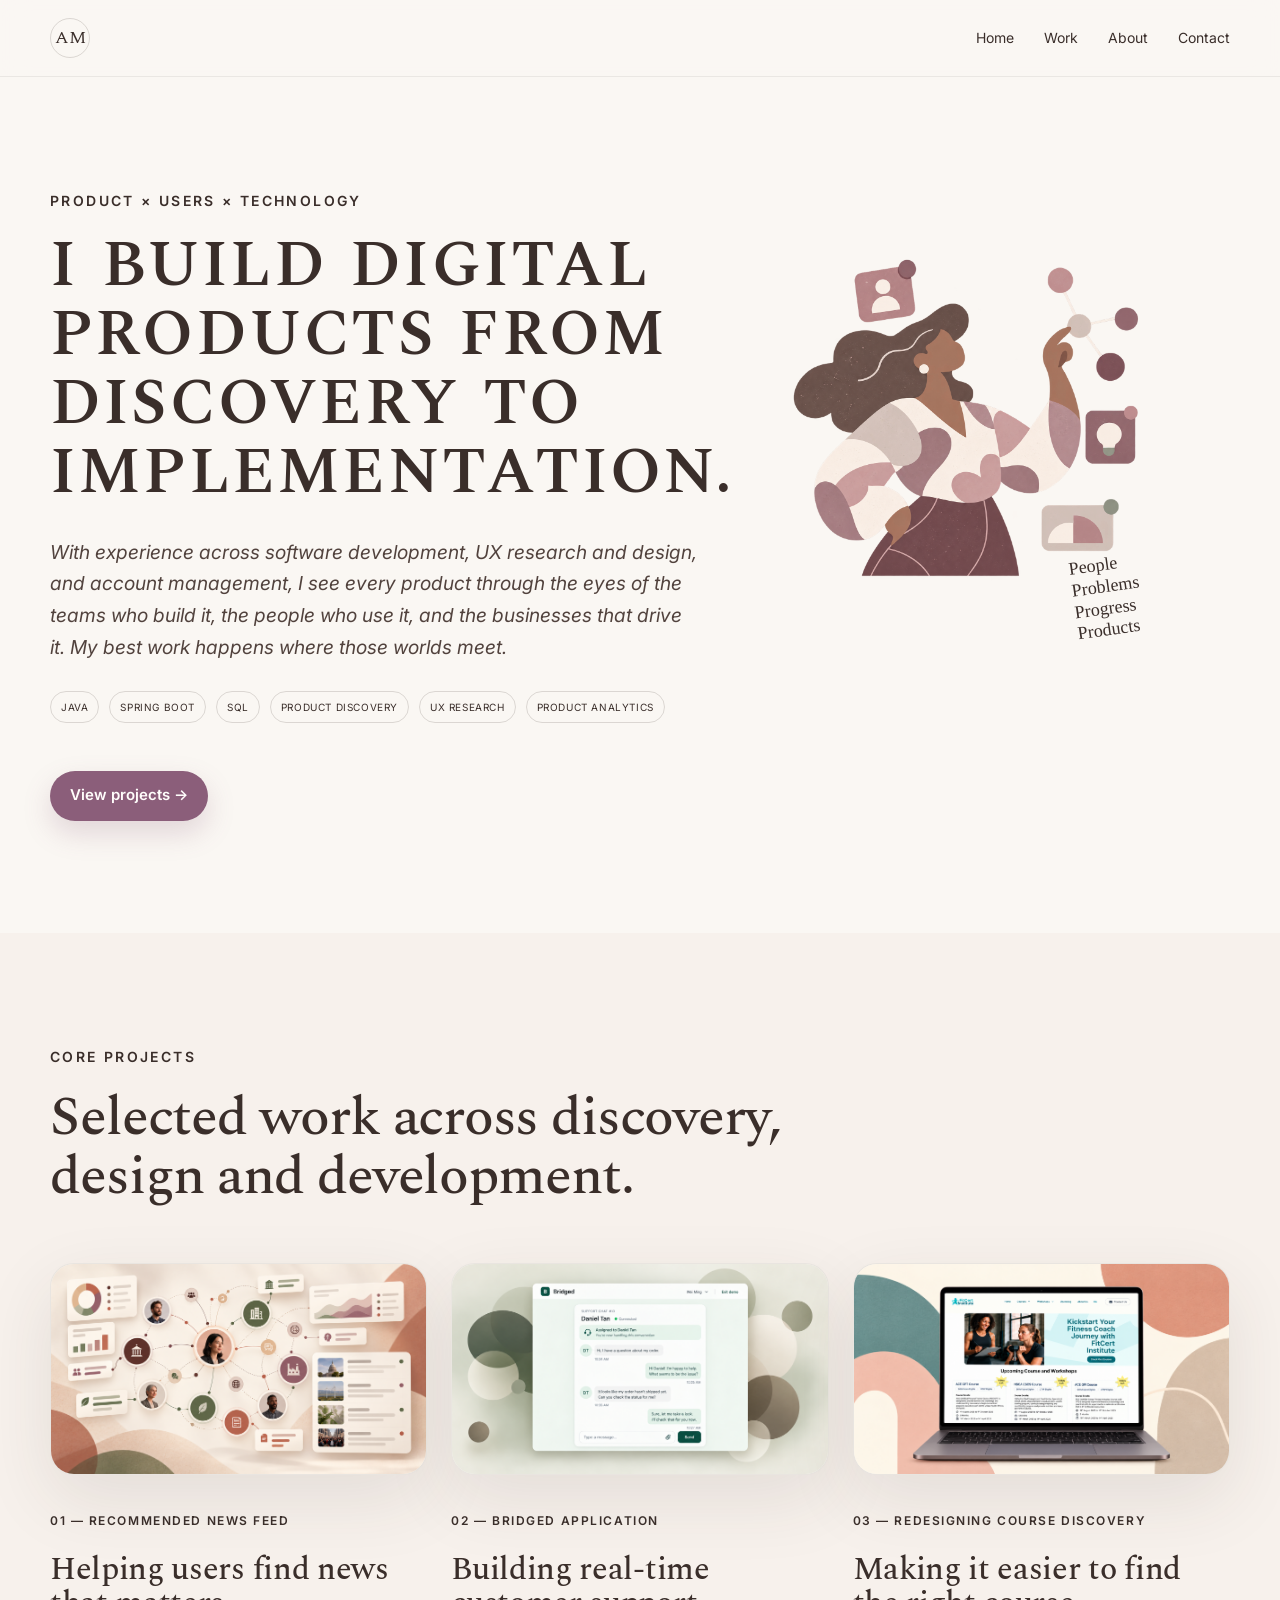
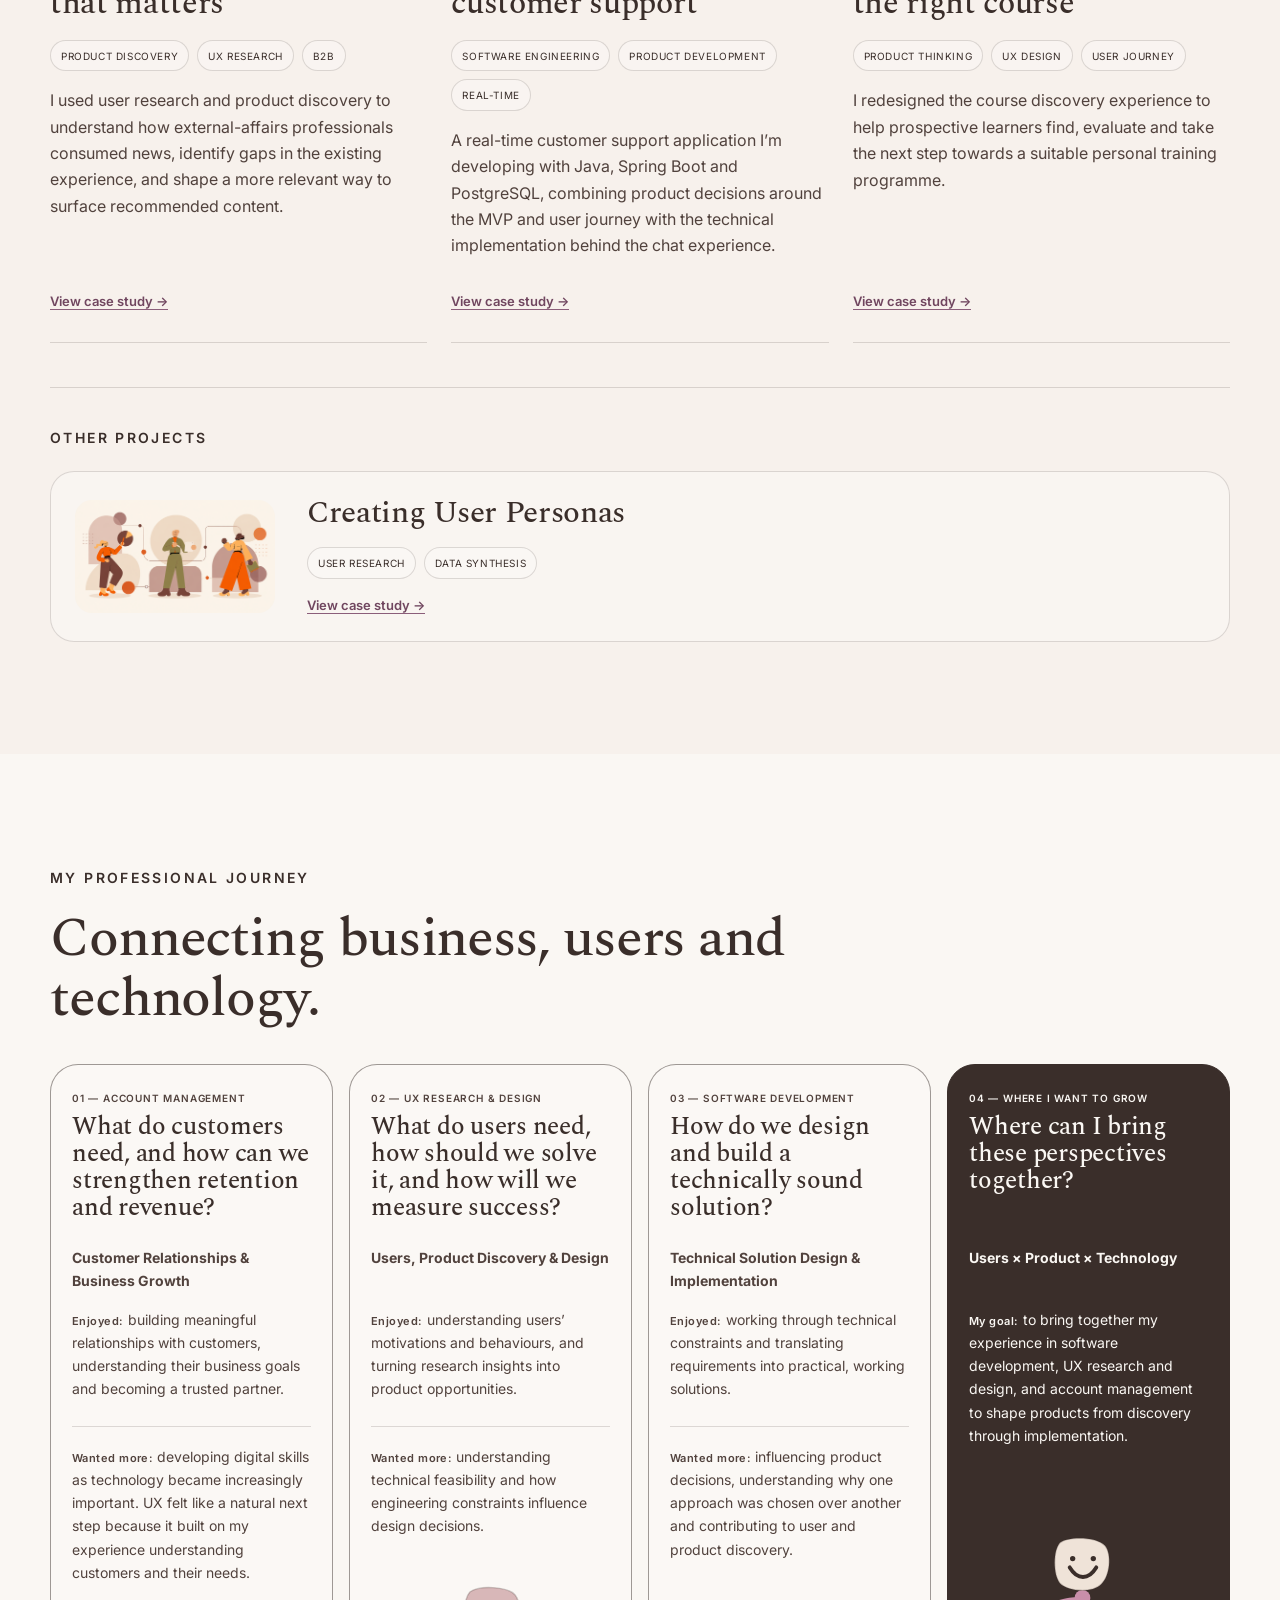
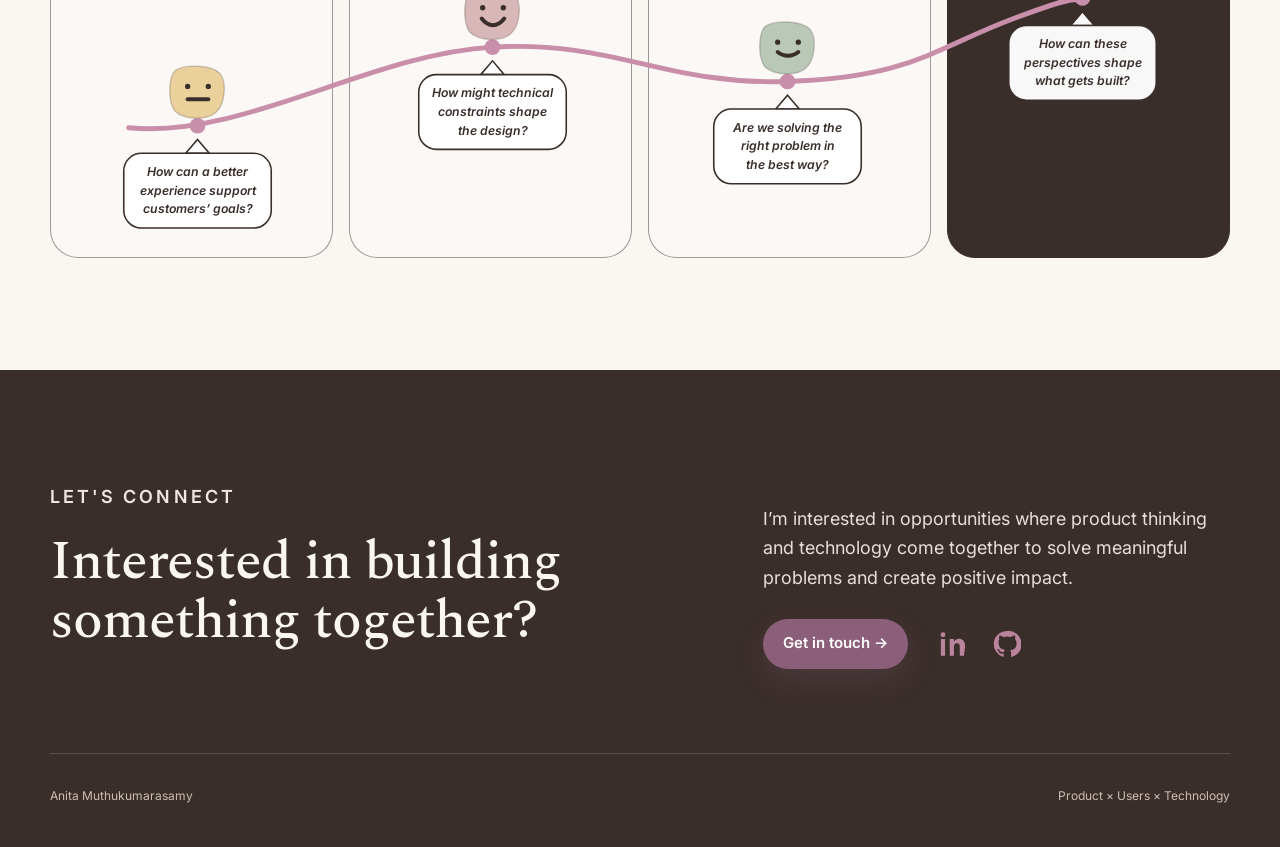
==== commit 5c3abb82: "Update Bridged portfolio visuals" ====
--- a/index.html
+++ b/index.html
@@ -31,7 +31,7 @@
       <div class="hero-copy">
         <p class="eyebrow">PRODUCT × USERS × TECHNOLOGY</p>
         <h1>I build digital products from discovery to implementation.</h1>
-        <p class="hero-body">With experience in software development, UX research and design, and account management, I see every product through the eyes of the teams who build it, the people who use it and the businesses that drive it. I do my best work where those worlds meet.</p>
+        <p class="hero-body">With experience across software development, UX research and design, and account management, I see every product through the eyes of the teams who build it, the people who use it, and the businesses that drive it. My best work happens where those worlds meet.</p>
 
         <div class="tag-row" aria-label="Capabilities">
           <span>Java</span><span>Spring Boot</span><span>SQL</span><span>Product Discovery</span><span>UX Research</span><span>Product Analytics</span>
@@ -88,7 +88,7 @@
           </div>
           <a class="project-visual-link" href="case-studies/bridged.html" aria-label="View Bridged Application case study">
             <div class="project-visual project-image">
-              <img src="assets/case-studies/bridged/chat-support-card-v2.png" alt="Editorial composition showing customer conversations, agent assignment and queue status" />
+              <img src="assets/case-studies/bridged/chat-support-card-v3.png" alt="Bridged customer-support chat displayed against abstract sage and warm-brown shapes" />
             </div>
           </a>
           </article>
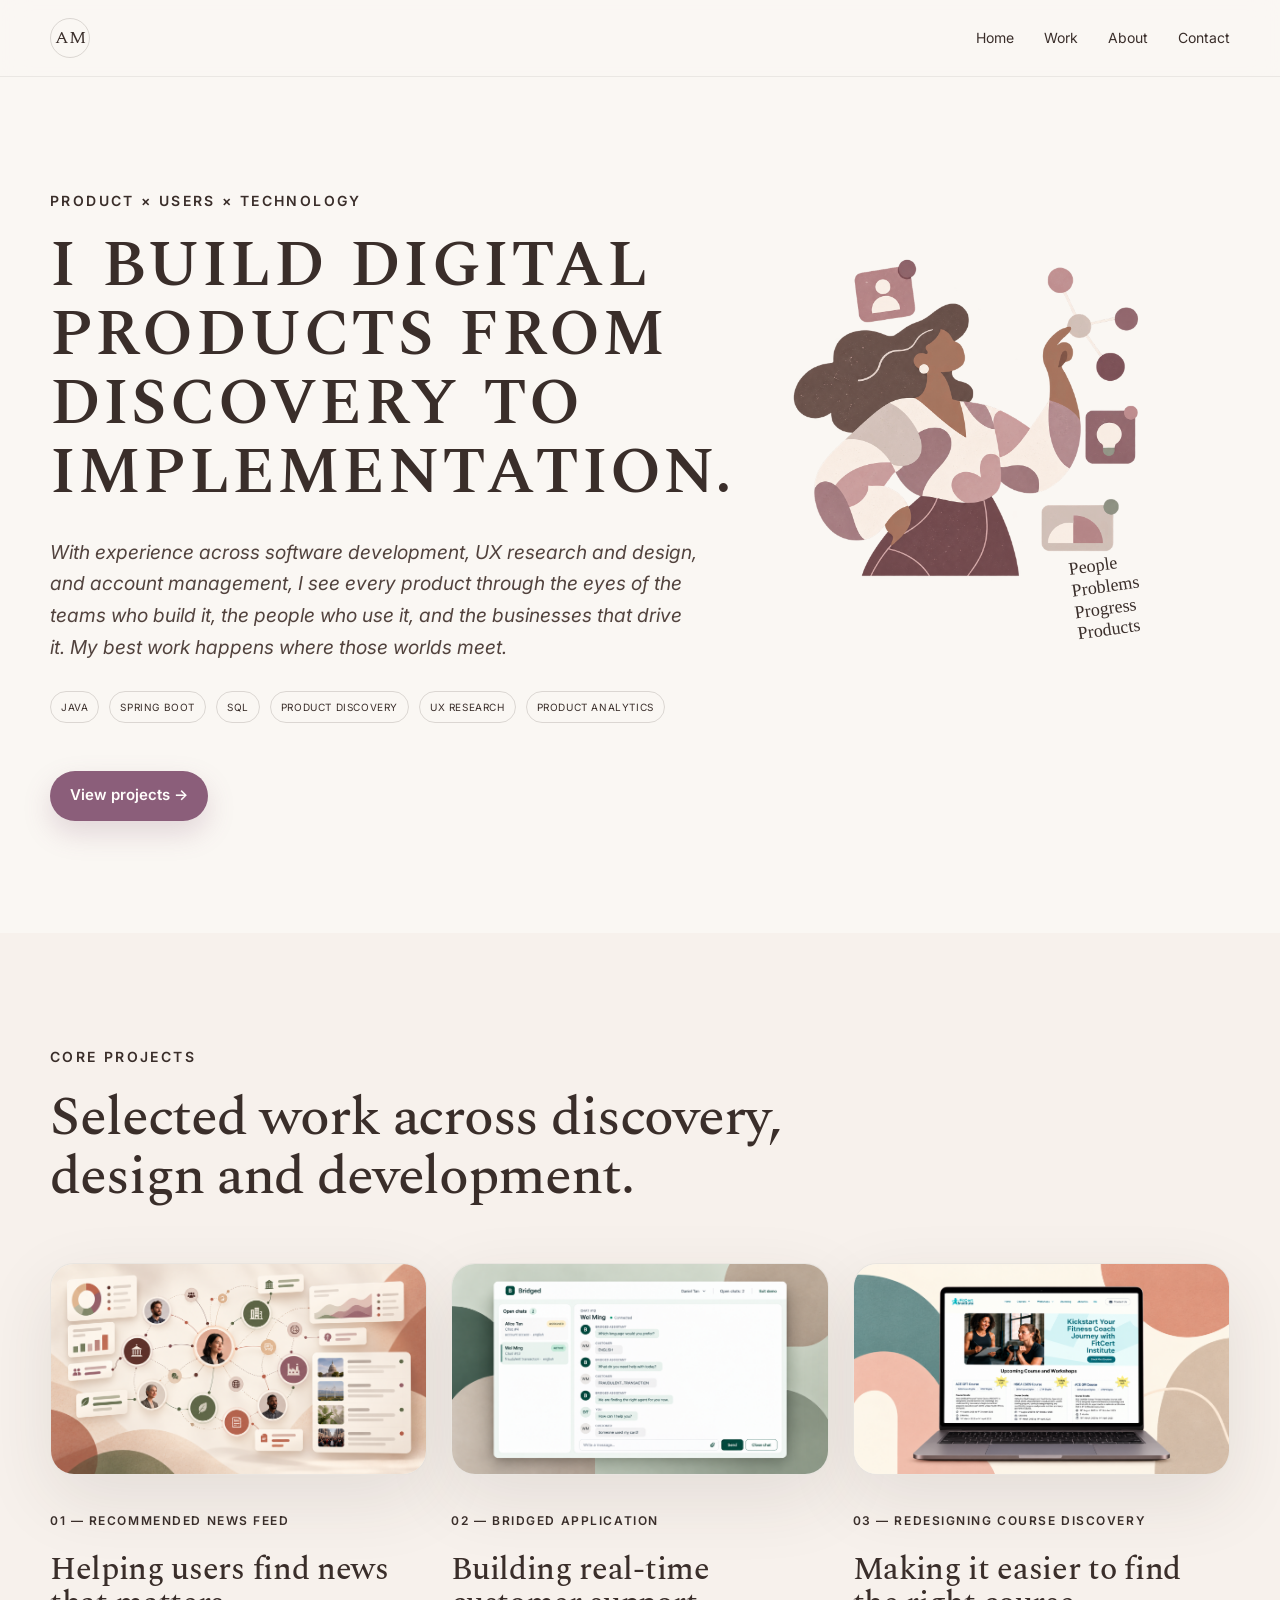
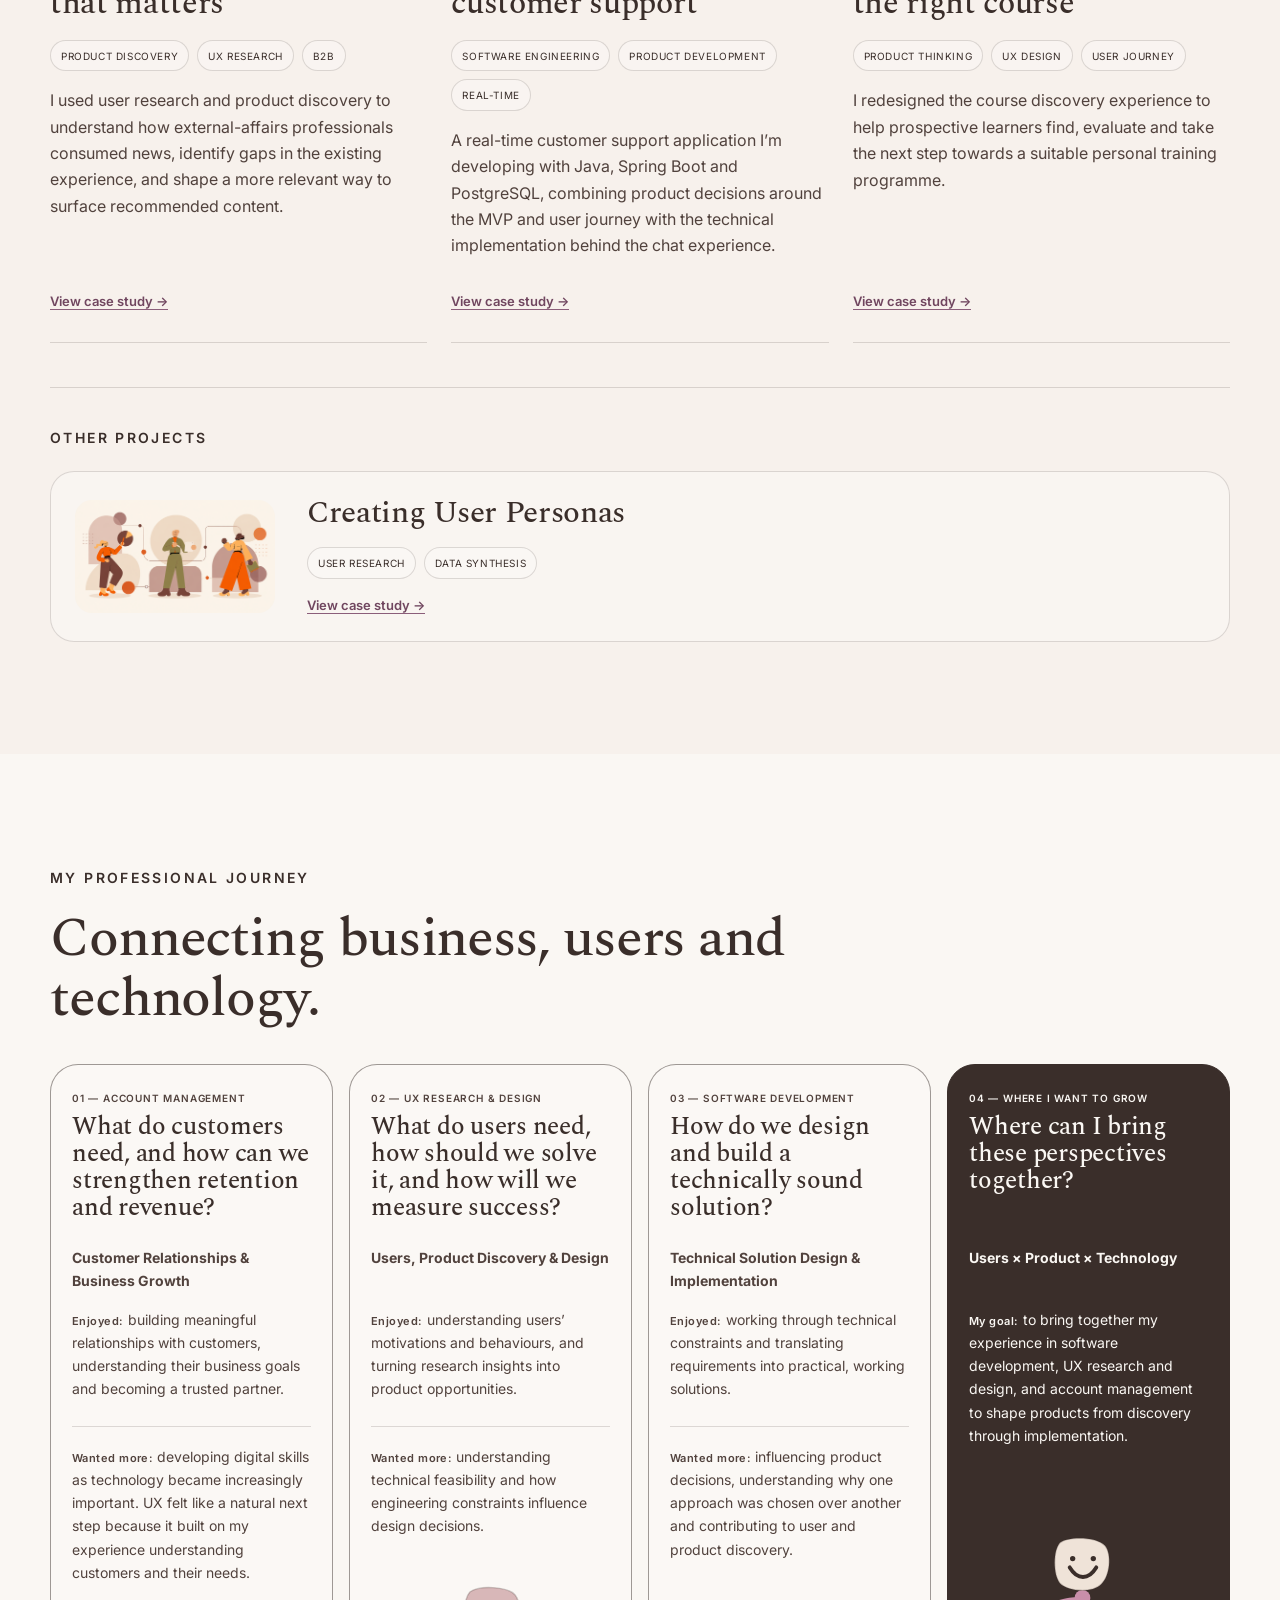
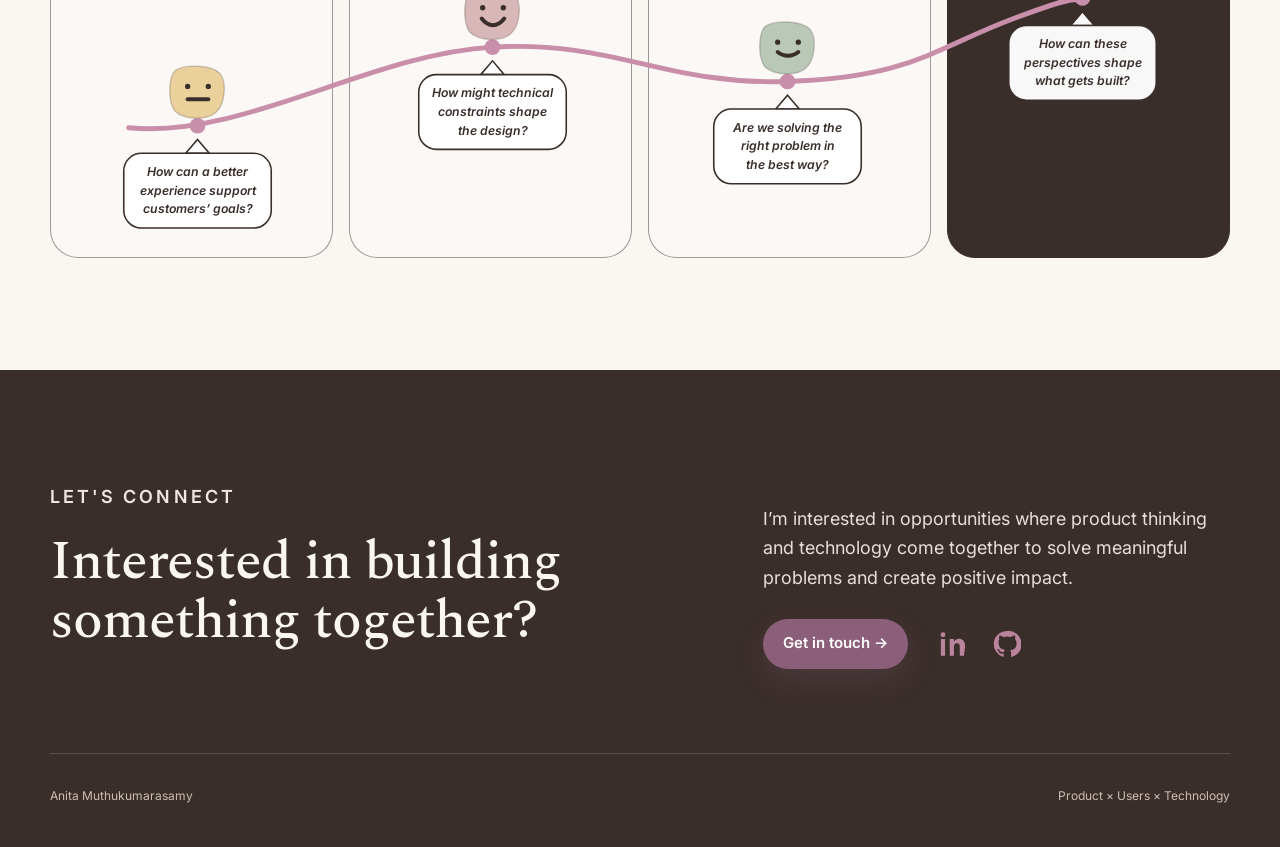
==== commit 0a854663: "picture changes and addition of video" ====
--- a/index.html
+++ b/index.html
@@ -88,7 +88,7 @@
           </div>
           <a class="project-visual-link" href="case-studies/bridged.html" aria-label="View Bridged Application case study">
             <div class="project-visual project-image">
-              <img src="assets/case-studies/bridged/chat-support-card-v3.png" alt="Bridged customer-support chat displayed against abstract sage and warm-brown shapes" />
+              <img src="assets/case-studies/bridged/chat-support-card-v4.png" alt="Bridged agent workspace showing assigned and active chats alongside a fraudulent-transaction conversation" />
             </div>
           </a>
           </article>
--- a/styles.css
+++ b/styles.css
@@ -343,6 +343,7 @@
 .comparison-grid article, .persona-grid article { padding: 28px; border: 1px solid var(--line); border-radius: 22px; background: rgba(255,255,255,.55); }.comparison-grid h3, .persona-grid h3 { font-size: 27px; }.comparison-grid p, .comparison-grid li, .persona-grid p { color: var(--espresso-2); font-size: 14px; }.comparison-grid ul { padding-left: 18px; }
 .platform-logo { display: block; width: 52px; height: 52px; margin-bottom: 22px; object-fit: contain; object-position: left center; }.platform-logo-wide { width: 68px; }
 .case-figure { margin: 58px 0 0; }.case-figure img { display: block; width: 100%; height: auto; border: 1px solid var(--line); border-radius: 22px; background: var(--white); box-shadow: 0 18px 50px rgba(58,46,42,.08); }.case-figure figcaption { margin-top: 12px; color: var(--espresso-2); font-size: 13px; }.case-span { grid-column: 1 / -1; }
+.demo-figure video { display: block; width: 100%; height: auto; border: 1px solid var(--line); border-radius: 22px; background: var(--espresso); box-shadow: 0 18px 50px rgba(58,46,42,.12); object-fit: contain; }
 .case-personas .case-figure,
 .case-personas .persona-showcase { width: min(100%, 880px); margin-left: auto; margin-right: auto; }
 .case-bridged .case-figure,
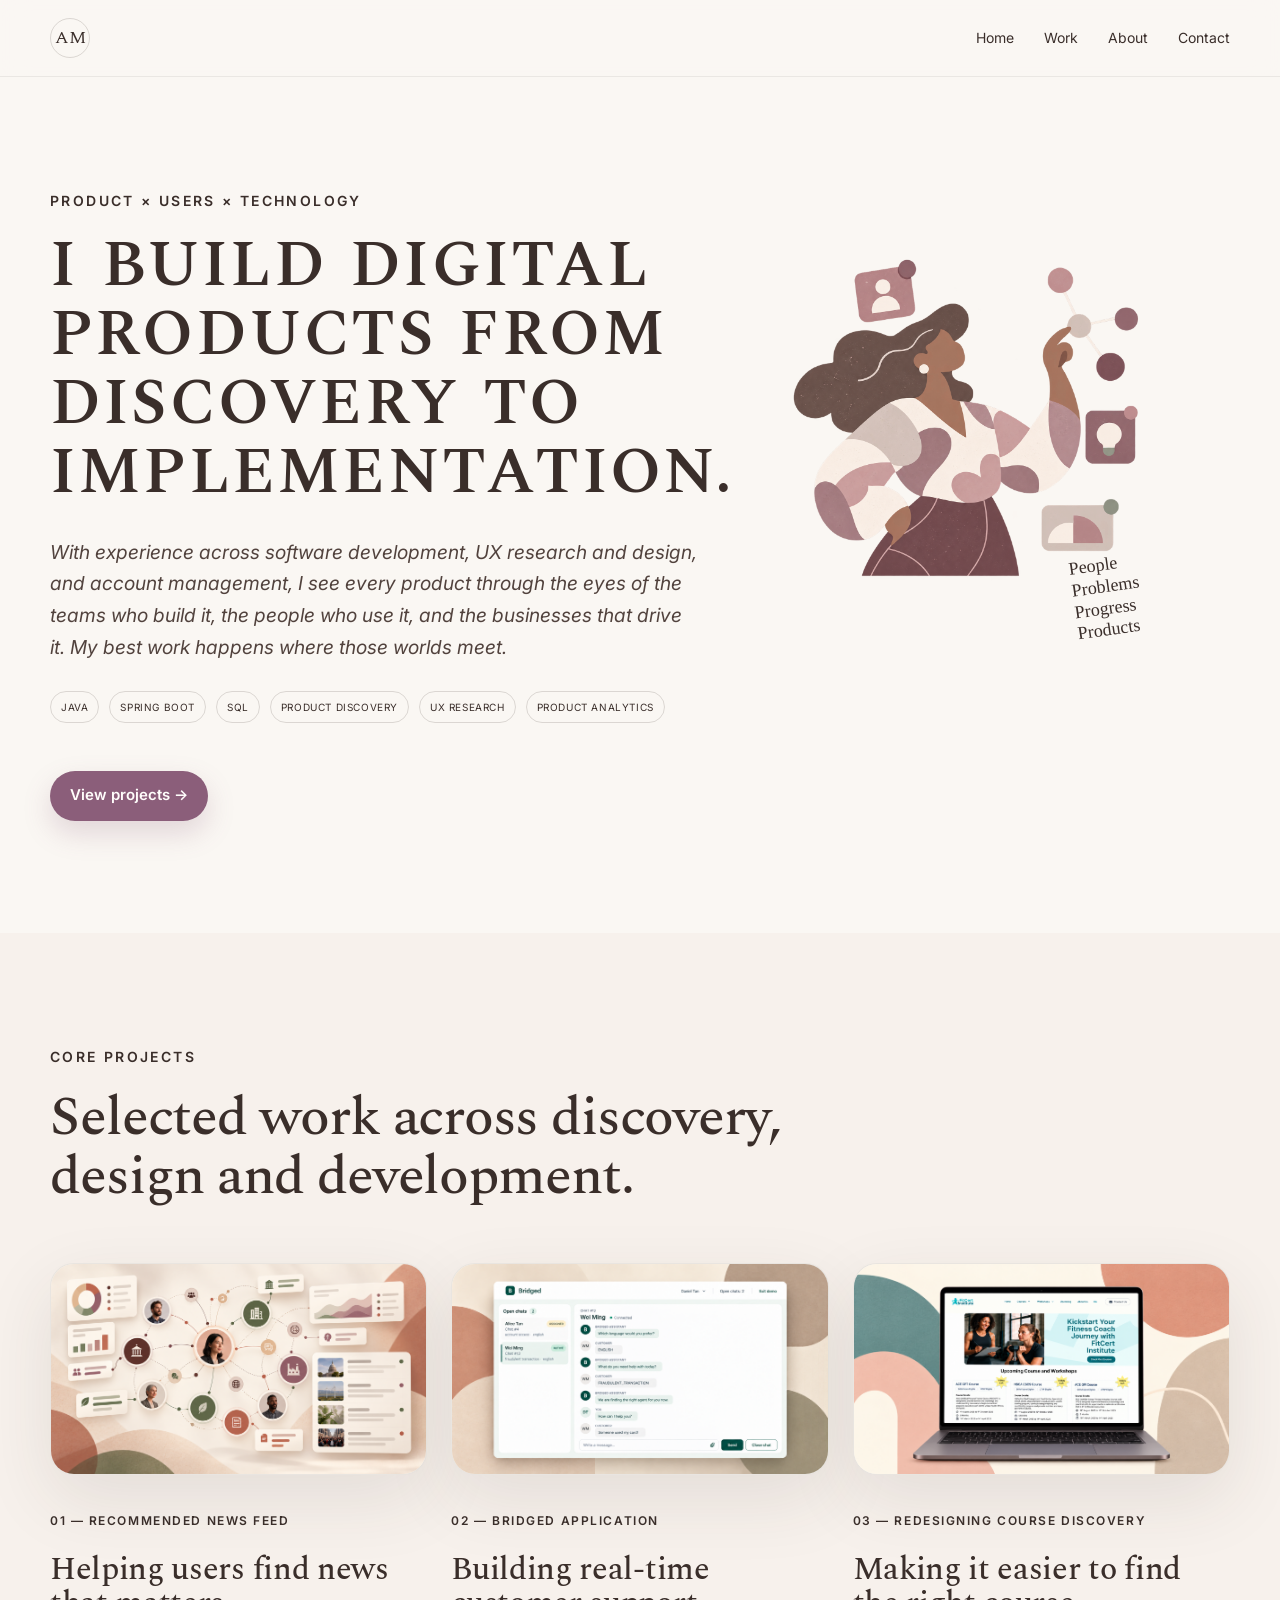
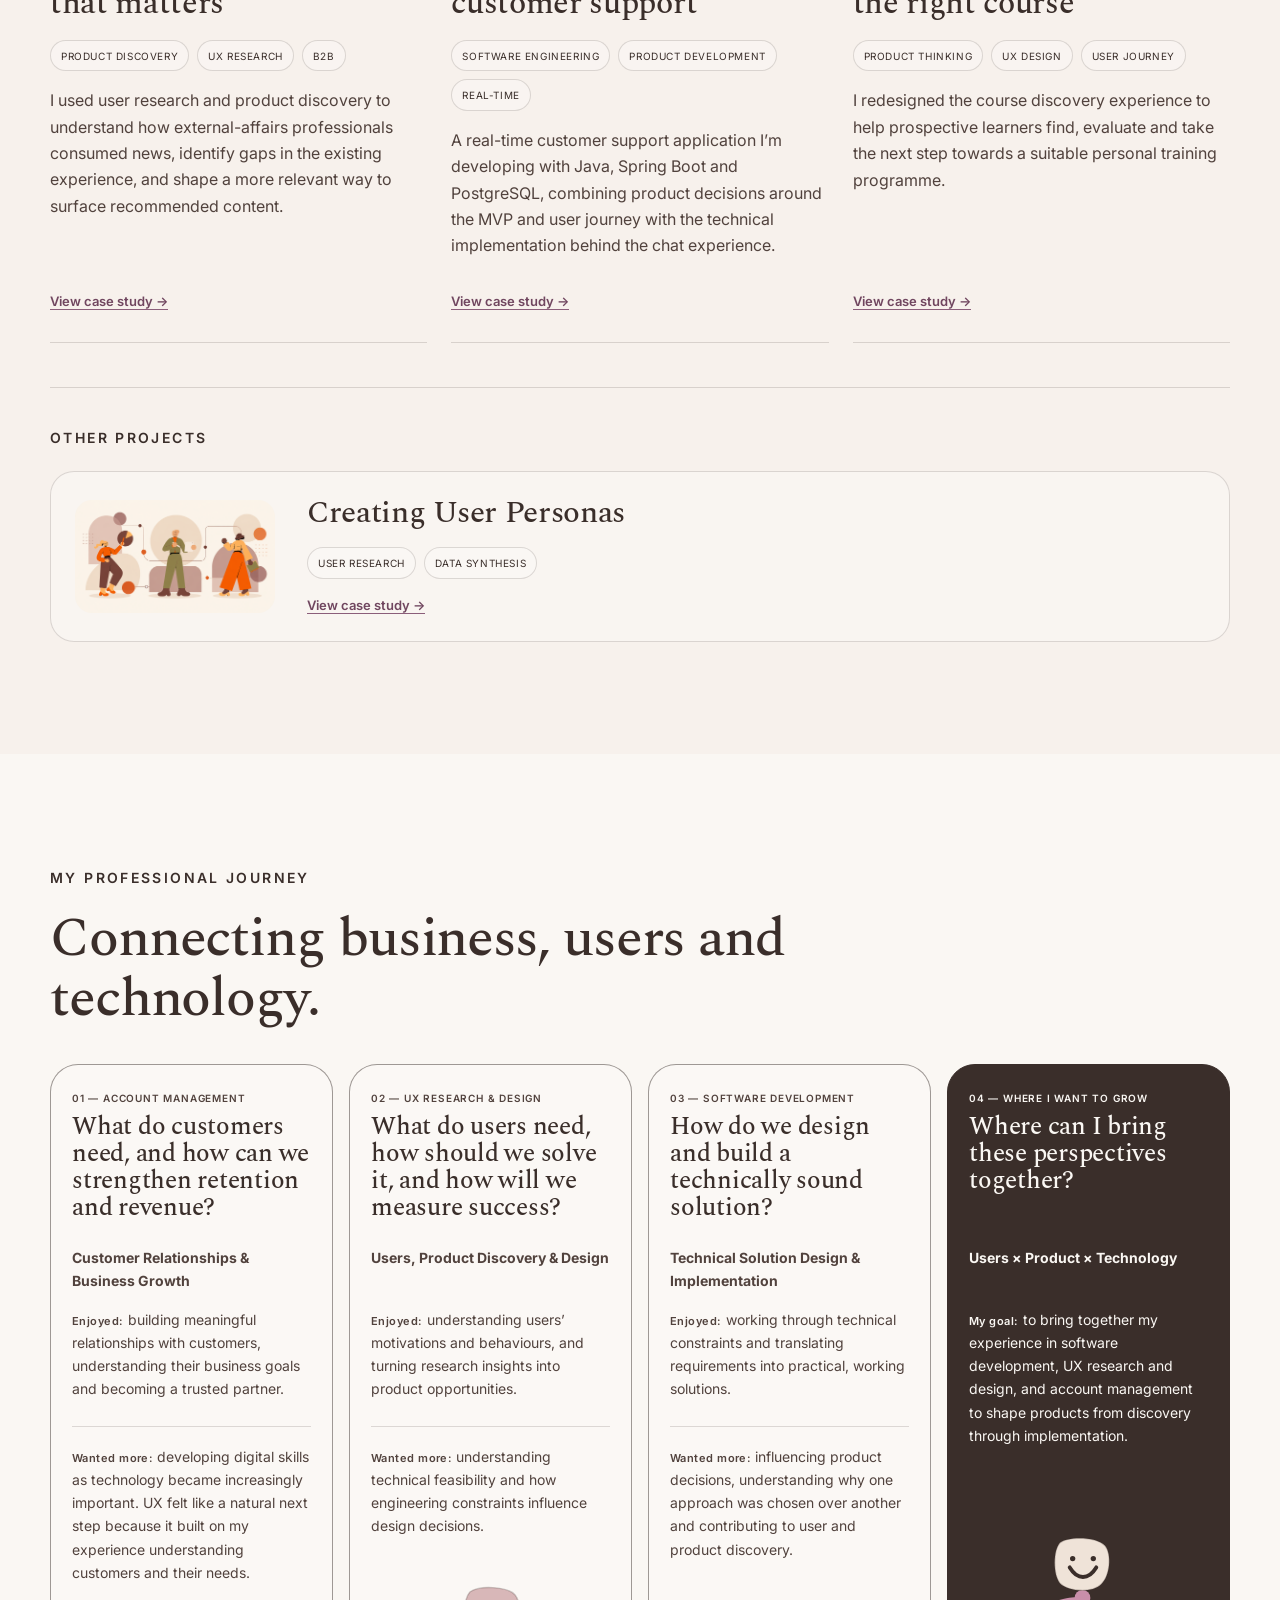
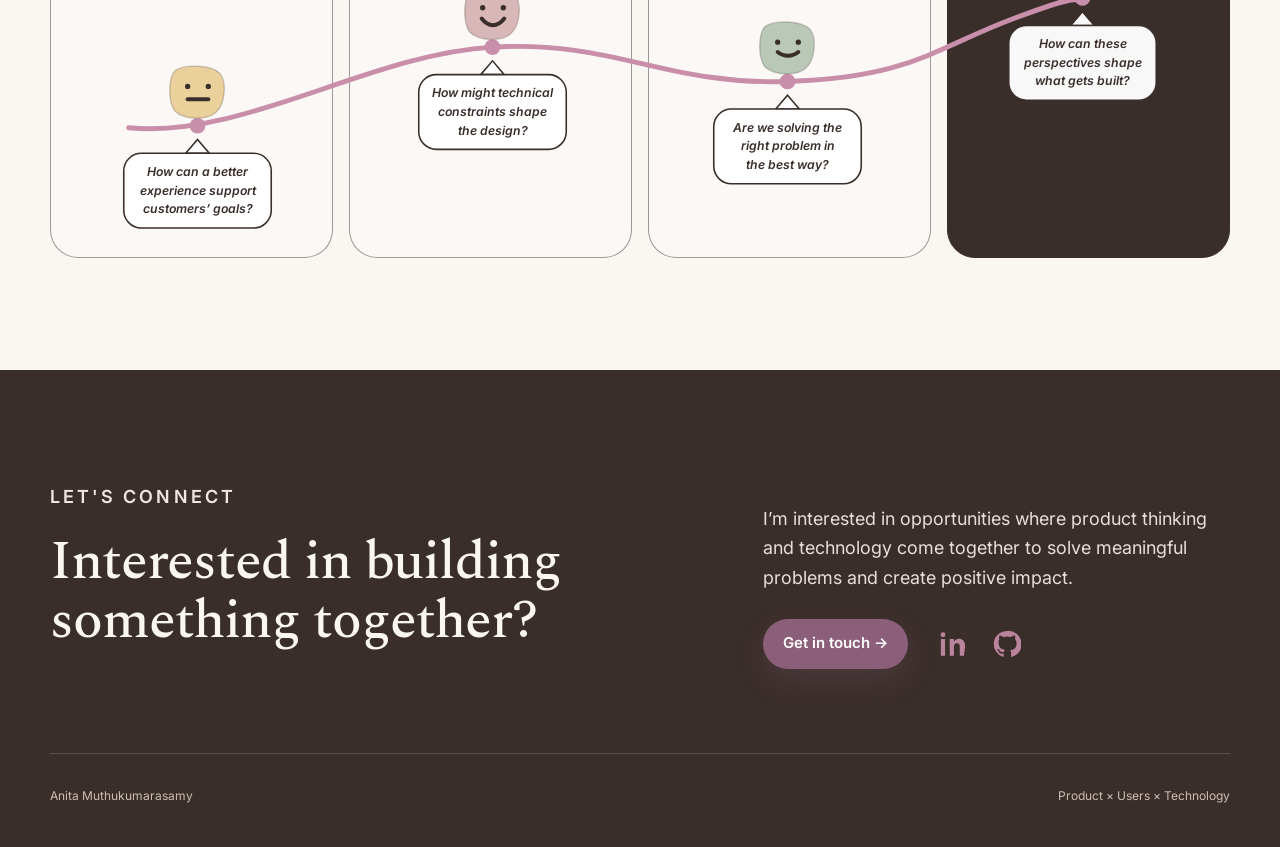
==== commit 49bc098c: "edit image" ====
--- a/index.html
+++ b/index.html
@@ -88,7 +88,7 @@
           </div>
           <a class="project-visual-link" href="case-studies/bridged.html" aria-label="View Bridged Application case study">
             <div class="project-visual project-image">
-              <img src="assets/case-studies/bridged/chat-support-card-v4.png" alt="Bridged agent workspace showing assigned and active chats alongside a fraudulent-transaction conversation" />
+              <img src="assets/case-studies/bridged/chat-support-card-v5.png" alt="Bridged agent workspace showing assigned and active chats against a warm neutral abstract background" />
             </div>
           </a>
           </article>
